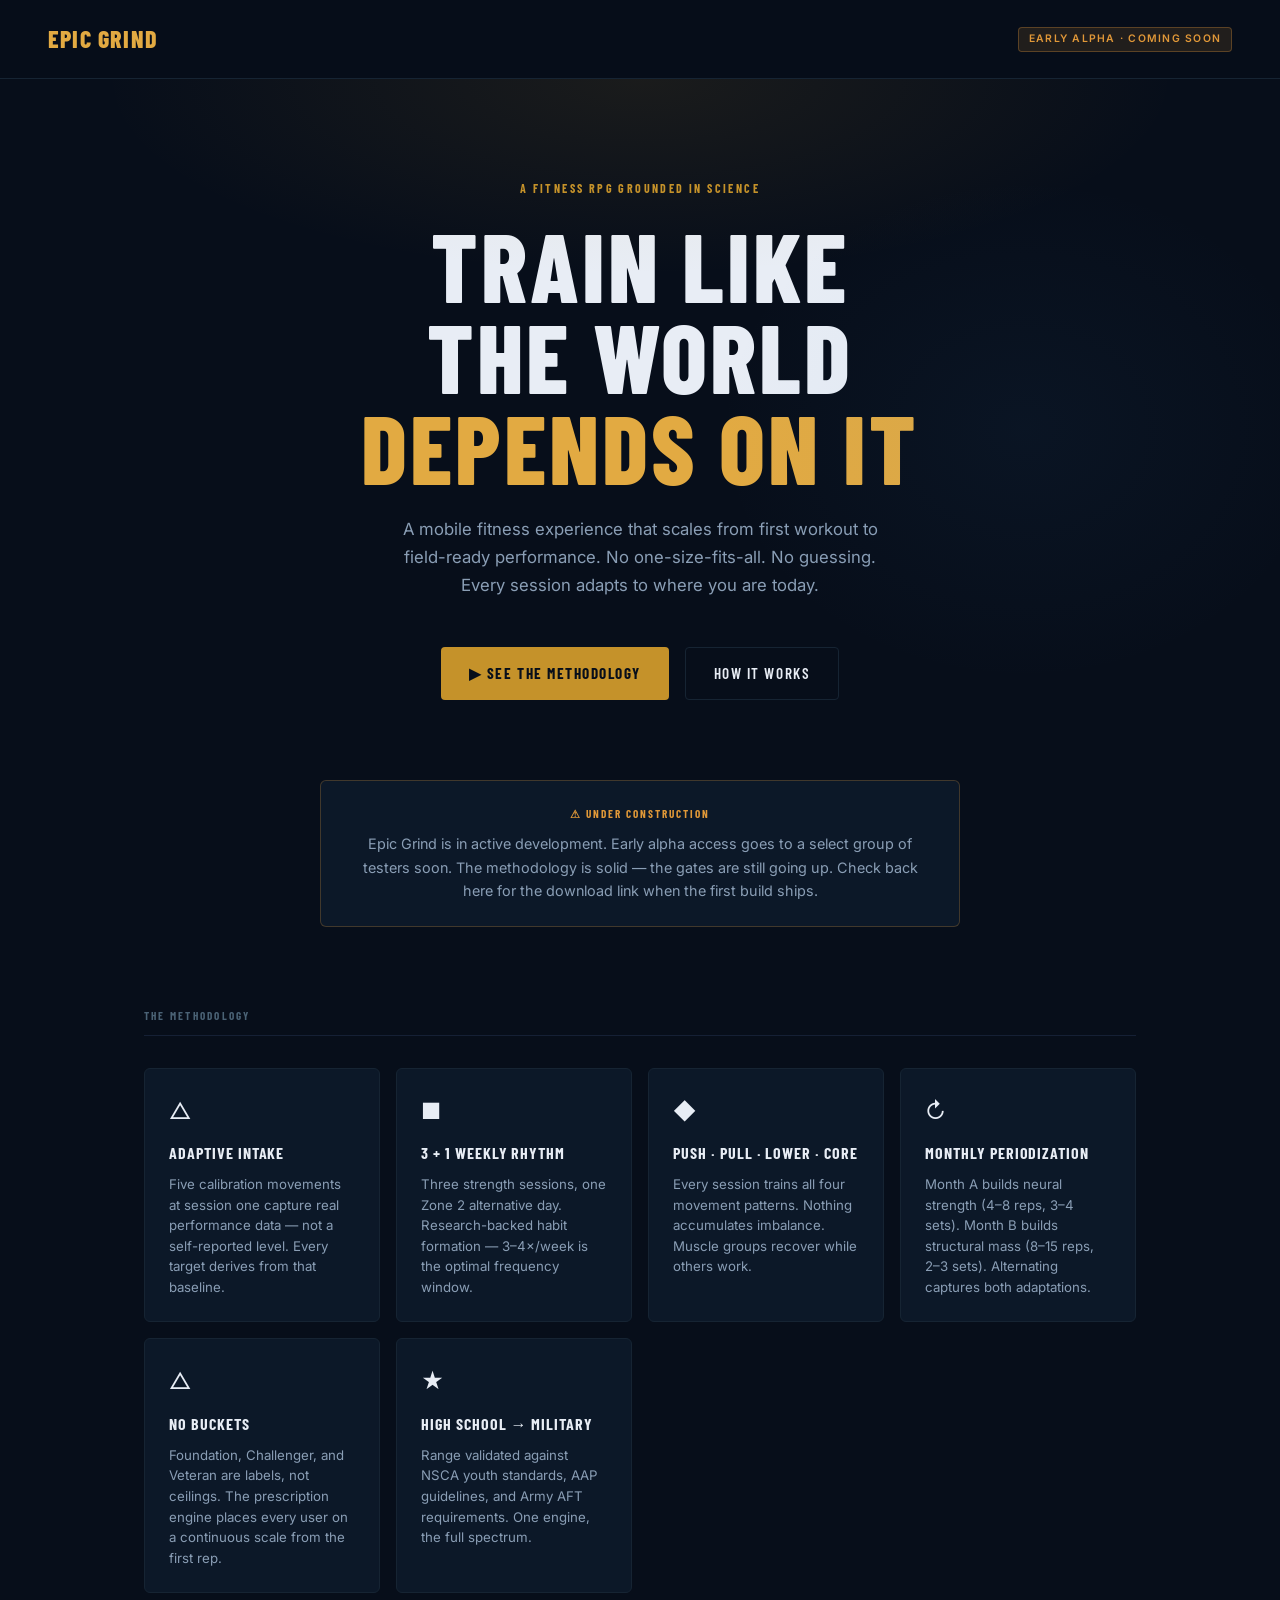
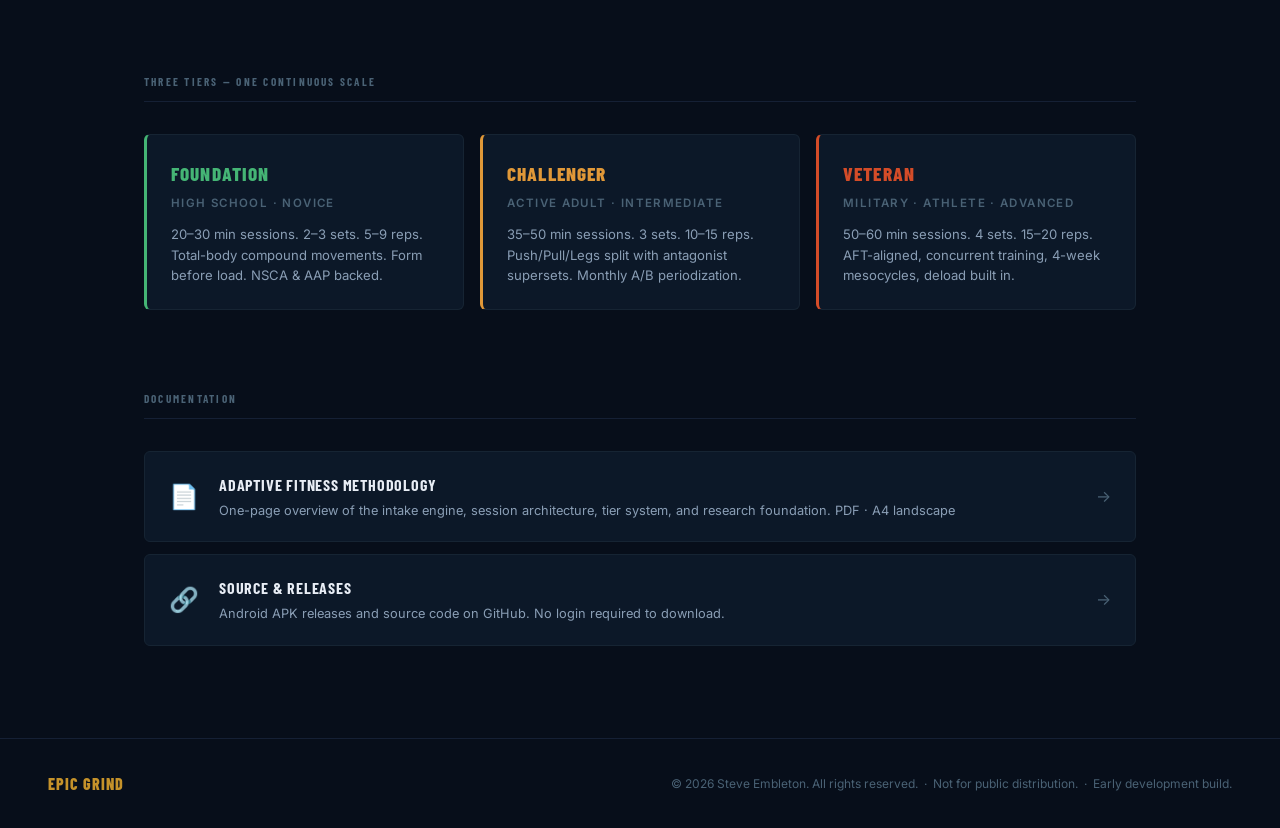
==== index.html @ bad0721e "Initial landing page with methodology PDF Co-authored-by: Cursor <cursoragent@cursor.com>" ====
<!DOCTYPE html>
<html lang="en">
<head>
<meta charset="UTF-8">
<meta name="viewport" content="width=device-width, initial-scale=1.0">
<title>Epic Grind — Train Like the World Depends On It</title>
<link rel="preconnect" href="https://fonts.googleapis.com">
<link rel="preconnect" href="https://fonts.gstatic.com" crossorigin>
<link href="https://fonts.googleapis.com/css2?family=Barlow+Condensed:wght@400;600;700;800&family=Inter:ital,wght@0,300;0,400;0,500;1,400&display=swap" rel="stylesheet">
<style>
  *, *::before, *::after { box-sizing: border-box; margin: 0; padding: 0; }

  :root {
    --bg:      #070E1A;
    --card:    #0C1828;
    --card2:   #101F30;
    --border:  #162433;
    --gold:    #C5922A;
    --gold-l:  #E2AA42;
    --blue-l:  #5A9FD8;
    --green-l: #45B575;
    --amber-l: #E09838;
    --red-l:   #D44C28;
    --t1:      #E8EDF5;
    --t2:      #8A9EB5;
    --t3:      #4A6275;
    --rule:    #152035;
  }

  html, body {
    background: var(--bg);
    color: var(--t1);
    font-family: 'Inter', 'Helvetica Neue', Arial, sans-serif;
    font-size: 16px;
    line-height: 1.6;
    min-height: 100vh;
  }

  /* ── NAV ──────────────────────────────────────────────── */
  nav {
    display: flex;
    align-items: center;
    justify-content: space-between;
    padding: 20px 48px;
    border-bottom: 1px solid var(--border);
    position: sticky;
    top: 0;
    background: rgba(7, 14, 26, 0.92);
    backdrop-filter: blur(8px);
    z-index: 100;
  }

  .nav-brand {
    font-family: 'Barlow Condensed', sans-serif;
    font-weight: 800;
    font-size: 1.5rem;
    letter-spacing: 0.05em;
    text-transform: uppercase;
    color: var(--gold-l);
  }

  .nav-badge {
    font-size: 0.65rem;
    font-weight: 600;
    letter-spacing: 0.12em;
    text-transform: uppercase;
    color: var(--amber-l);
    background: rgba(224, 152, 56, 0.12);
    border: 1px solid rgba(224, 152, 56, 0.3);
    border-radius: 4px;
    padding: 3px 10px;
  }

  /* ── HERO ──────────────────────────────────────────────── */
  .hero {
    display: flex;
    flex-direction: column;
    align-items: center;
    text-align: center;
    padding: 100px 24px 80px;
    position: relative;
    overflow: hidden;
  }

  .hero::before {
    content: '';
    position: absolute;
    inset: 0;
    background:
      radial-gradient(ellipse 60% 40% at 50% 0%, rgba(197, 146, 42, 0.10) 0%, transparent 70%),
      radial-gradient(ellipse 40% 60% at 80% 50%, rgba(58, 126, 192, 0.06) 0%, transparent 60%);
    pointer-events: none;
  }

  .hero-eyebrow {
    font-family: 'Barlow Condensed', sans-serif;
    font-weight: 700;
    font-size: 0.75rem;
    letter-spacing: 0.2em;
    text-transform: uppercase;
    color: var(--gold);
    margin-bottom: 20px;
  }

  .hero-title {
    font-family: 'Barlow Condensed', sans-serif;
    font-weight: 800;
    font-size: clamp(3rem, 8vw, 6rem);
    letter-spacing: 0.03em;
    text-transform: uppercase;
    line-height: 0.95;
    color: var(--t1);
    margin-bottom: 24px;
  }

  .hero-title em {
    color: var(--gold-l);
    font-style: normal;
  }

  .hero-sub {
    max-width: 520px;
    font-size: 1.05rem;
    color: var(--t2);
    margin-bottom: 48px;
    line-height: 1.65;
  }

  .cta-row {
    display: flex;
    gap: 16px;
    flex-wrap: wrap;
    justify-content: center;
  }

  .btn-primary {
    display: inline-flex;
    align-items: center;
    gap: 8px;
    background: var(--gold);
    color: #070E1A;
    font-family: 'Barlow Condensed', sans-serif;
    font-weight: 700;
    font-size: 0.95rem;
    letter-spacing: 0.1em;
    text-transform: uppercase;
    padding: 14px 28px;
    border-radius: 4px;
    text-decoration: none;
    transition: background 0.2s;
  }
  .btn-primary:hover { background: var(--gold-l); }

  .btn-secondary {
    display: inline-flex;
    align-items: center;
    gap: 8px;
    background: transparent;
    color: var(--t1);
    font-family: 'Barlow Condensed', sans-serif;
    font-weight: 600;
    font-size: 0.95rem;
    letter-spacing: 0.1em;
    text-transform: uppercase;
    padding: 13px 28px;
    border-radius: 4px;
    border: 1px solid var(--border);
    text-decoration: none;
    transition: border-color 0.2s, color 0.2s;
  }
  .btn-secondary:hover { border-color: var(--t3); color: var(--gold-l); }

  /* ── CONSTRUCTION BANNER ──────────────────────────────── */
  .construction {
    margin: 0 auto 80px;
    max-width: 640px;
    background: var(--card);
    border: 1px solid rgba(224, 152, 56, 0.25);
    border-radius: 6px;
    padding: 24px 32px;
    text-align: center;
  }

  .construction-label {
    font-family: 'Barlow Condensed', sans-serif;
    font-weight: 700;
    font-size: 0.7rem;
    letter-spacing: 0.18em;
    text-transform: uppercase;
    color: var(--amber-l);
    margin-bottom: 10px;
  }

  .construction p {
    font-size: 0.9rem;
    color: var(--t2);
    line-height: 1.6;
  }

  /* ── PILLARS ──────────────────────────────────────────── */
  .section {
    max-width: 1040px;
    margin: 0 auto;
    padding: 0 24px 80px;
  }

  .section-head {
    font-family: 'Barlow Condensed', sans-serif;
    font-weight: 700;
    font-size: 0.7rem;
    letter-spacing: 0.2em;
    text-transform: uppercase;
    color: var(--t3);
    margin-bottom: 32px;
    border-bottom: 1px solid var(--rule);
    padding-bottom: 10px;
  }

  .pillars {
    display: grid;
    grid-template-columns: repeat(auto-fit, minmax(220px, 1fr));
    gap: 16px;
  }

  .pillar {
    background: var(--card);
    border: 1px solid var(--border);
    border-radius: 6px;
    padding: 24px;
  }

  .pillar-icon {
    font-size: 1.4rem;
    margin-bottom: 12px;
  }

  .pillar-title {
    font-family: 'Barlow Condensed', sans-serif;
    font-weight: 700;
    font-size: 1rem;
    letter-spacing: 0.06em;
    text-transform: uppercase;
    color: var(--t1);
    margin-bottom: 8px;
  }

  .pillar p {
    font-size: 0.83rem;
    color: var(--t2);
    line-height: 1.55;
  }

  /* ── TIERS ──────────────────────────────────────────────── */
  .tiers {
    display: grid;
    grid-template-columns: repeat(3, 1fr);
    gap: 16px;
  }

  @media (max-width: 640px) {
    .tiers { grid-template-columns: 1fr; }
  }

  .tier {
    background: var(--card);
    border: 1px solid var(--border);
    border-radius: 6px;
    padding: 24px;
  }

  .tier-name {
    font-family: 'Barlow Condensed', sans-serif;
    font-weight: 800;
    font-size: 1.2rem;
    letter-spacing: 0.06em;
    text-transform: uppercase;
    margin-bottom: 4px;
  }

  .tier-subtitle {
    font-size: 0.72rem;
    font-weight: 600;
    letter-spacing: 0.12em;
    text-transform: uppercase;
    color: var(--t3);
    margin-bottom: 12px;
  }

  .tier p {
    font-size: 0.82rem;
    color: var(--t2);
    line-height: 1.55;
  }

  .tier-f { border-left: 3px solid var(--green-l); }
  .tier-f .tier-name { color: var(--green-l); }
  .tier-c { border-left: 3px solid var(--amber-l); }
  .tier-c .tier-name { color: var(--amber-l); }
  .tier-v { border-left: 3px solid var(--red-l); }
  .tier-v .tier-name { color: var(--red-l); }

  /* ── DOCS ──────────────────────────────────────────────── */
  .doc-card {
    display: flex;
    align-items: center;
    gap: 20px;
    background: var(--card);
    border: 1px solid var(--border);
    border-radius: 6px;
    padding: 20px 24px;
    text-decoration: none;
    transition: border-color 0.2s;
    margin-bottom: 12px;
  }

  .doc-card:hover { border-color: var(--gold); }

  .doc-icon {
    font-size: 1.5rem;
    flex-shrink: 0;
  }

  .doc-title {
    font-family: 'Barlow Condensed', sans-serif;
    font-weight: 700;
    font-size: 1rem;
    letter-spacing: 0.05em;
    text-transform: uppercase;
    color: var(--t1);
    margin-bottom: 3px;
  }

  .doc-desc {
    font-size: 0.8rem;
    color: var(--t2);
  }

  .doc-arrow {
    margin-left: auto;
    color: var(--t3);
    font-size: 1rem;
    flex-shrink: 0;
  }

  /* ── FOOTER ──────────────────────────────────────────────── */
  footer {
    border-top: 1px solid var(--rule);
    padding: 32px 48px;
    display: flex;
    align-items: center;
    justify-content: space-between;
    flex-wrap: wrap;
    gap: 12px;
  }

  footer .brand {
    font-family: 'Barlow Condensed', sans-serif;
    font-weight: 800;
    font-size: 1rem;
    letter-spacing: 0.06em;
    text-transform: uppercase;
    color: var(--gold);
  }

  footer p {
    font-size: 0.75rem;
    color: var(--t3);
  }

  /* ── RESPONSIVE ──────────────────────────────────────────── */
  @media (max-width: 768px) {
    nav { padding: 16px 20px; }
    .hero { padding: 64px 20px 56px; }
    footer { padding: 24px 20px; }
    .section { padding-left: 20px; padding-right: 20px; }
  }
</style>
</head>
<body>

<nav>
  <span class="nav-brand">Epic Grind</span>
  <span class="nav-badge">Early Alpha · Coming Soon</span>
</nav>

<section class="hero">
  <div class="hero-eyebrow">A fitness RPG grounded in science</div>
  <h1 class="hero-title">Train Like<br>The World<br><em>Depends On It</em></h1>
  <p class="hero-sub">
    A mobile fitness experience that scales from first workout to field-ready performance.
    No one-size-fits-all. No guessing. Every session adapts to where you are today.
  </p>
  <div class="cta-row">
    <a href="#methodology" class="btn-primary">&#9654; See the Methodology</a>
    <a href="#tiers" class="btn-secondary">How It Works</a>
  </div>
</section>

<div style="max-width:1040px; margin:0 auto; padding: 0 24px;">
  <div class="construction">
    <div class="construction-label">&#9888; Under Construction</div>
    <p>
      Epic Grind is in active development. Early alpha access goes to a select group of testers soon.
      The methodology is solid — the gates are still going up. Check back here for the download link
      when the first build ships.
    </p>
  </div>
</div>

<section class="section" id="methodology">
  <div class="section-head">The Methodology</div>
  <div class="pillars">
    <div class="pillar">
      <div class="pillar-icon">&#9651;</div>
      <div class="pillar-title">Adaptive Intake</div>
      <p>Five calibration movements at session one capture real performance data — not a self-reported level. Every target derives from that baseline.</p>
    </div>
    <div class="pillar">
      <div class="pillar-icon">&#9632;</div>
      <div class="pillar-title">3 + 1 Weekly Rhythm</div>
      <p>Three strength sessions, one Zone 2 alternative day. Research-backed habit formation — 3–4×/week is the optimal frequency window.</p>
    </div>
    <div class="pillar">
      <div class="pillar-icon">&#9670;</div>
      <div class="pillar-title">Push · Pull · Lower · Core</div>
      <p>Every session trains all four movement patterns. Nothing accumulates imbalance. Muscle groups recover while others work.</p>
    </div>
    <div class="pillar">
      <div class="pillar-icon">&#8635;</div>
      <div class="pillar-title">Monthly Periodization</div>
      <p>Month A builds neural strength (4–8 reps, 3–4 sets). Month B builds structural mass (8–15 reps, 2–3 sets). Alternating captures both adaptations.</p>
    </div>
    <div class="pillar">
      <div class="pillar-icon">&#9651;</div>
      <div class="pillar-title">No Buckets</div>
      <p>Foundation, Challenger, and Veteran are labels, not ceilings. The prescription engine places every user on a continuous scale from the first rep.</p>
    </div>
    <div class="pillar">
      <div class="pillar-icon">&#9733;</div>
      <div class="pillar-title">High School → Military</div>
      <p>Range validated against NSCA youth standards, AAP guidelines, and Army AFT requirements. One engine, the full spectrum.</p>
    </div>
  </div>
</section>

<section class="section" id="tiers">
  <div class="section-head">Three Tiers — One Continuous Scale</div>
  <div class="tiers">
    <div class="tier tier-f">
      <div class="tier-name">Foundation</div>
      <div class="tier-subtitle">High School · Novice</div>
      <p>20–30 min sessions. 2–3 sets. 5–9 reps. Total-body compound movements. Form before load. NSCA & AAP backed.</p>
    </div>
    <div class="tier tier-c">
      <div class="tier-name">Challenger</div>
      <div class="tier-subtitle">Active Adult · Intermediate</div>
      <p>35–50 min sessions. 3 sets. 10–15 reps. Push/Pull/Legs split with antagonist supersets. Monthly A/B periodization.</p>
    </div>
    <div class="tier tier-v">
      <div class="tier-name">Veteran</div>
      <div class="tier-subtitle">Military · Athlete · Advanced</div>
      <p>50–60 min sessions. 4 sets. 15–20 reps. AFT-aligned, concurrent training, 4-week mesocycles, deload built in.</p>
    </div>
  </div>
</section>

<section class="section" id="docs">
  <div class="section-head">Documentation</div>

  <a class="doc-card" href="docs/fitness-methodology-r1.pdf" target="_blank">
    <span class="doc-icon">&#128196;</span>
    <div>
      <div class="doc-title">Adaptive Fitness Methodology</div>
      <div class="doc-desc">One-page overview of the intake engine, session architecture, tier system, and research foundation. PDF · A4 landscape</div>
    </div>
    <span class="doc-arrow">&#8594;</span>
  </a>

  <a class="doc-card" href="https://github.com/stembl/epic-grind-web" target="_blank">
    <span class="doc-icon">&#128279;</span>
    <div>
      <div class="doc-title">Source & Releases</div>
      <div class="doc-desc">Android APK releases and source code on GitHub. No login required to download.</div>
    </div>
    <span class="doc-arrow">&#8594;</span>
  </a>
</section>

<footer>
  <span class="brand">Epic Grind</span>
  <p>© 2026 Steve Embleton. All rights reserved. &nbsp;·&nbsp; Not for public distribution. &nbsp;·&nbsp; Early development build.</p>
</footer>

</body>
</html>
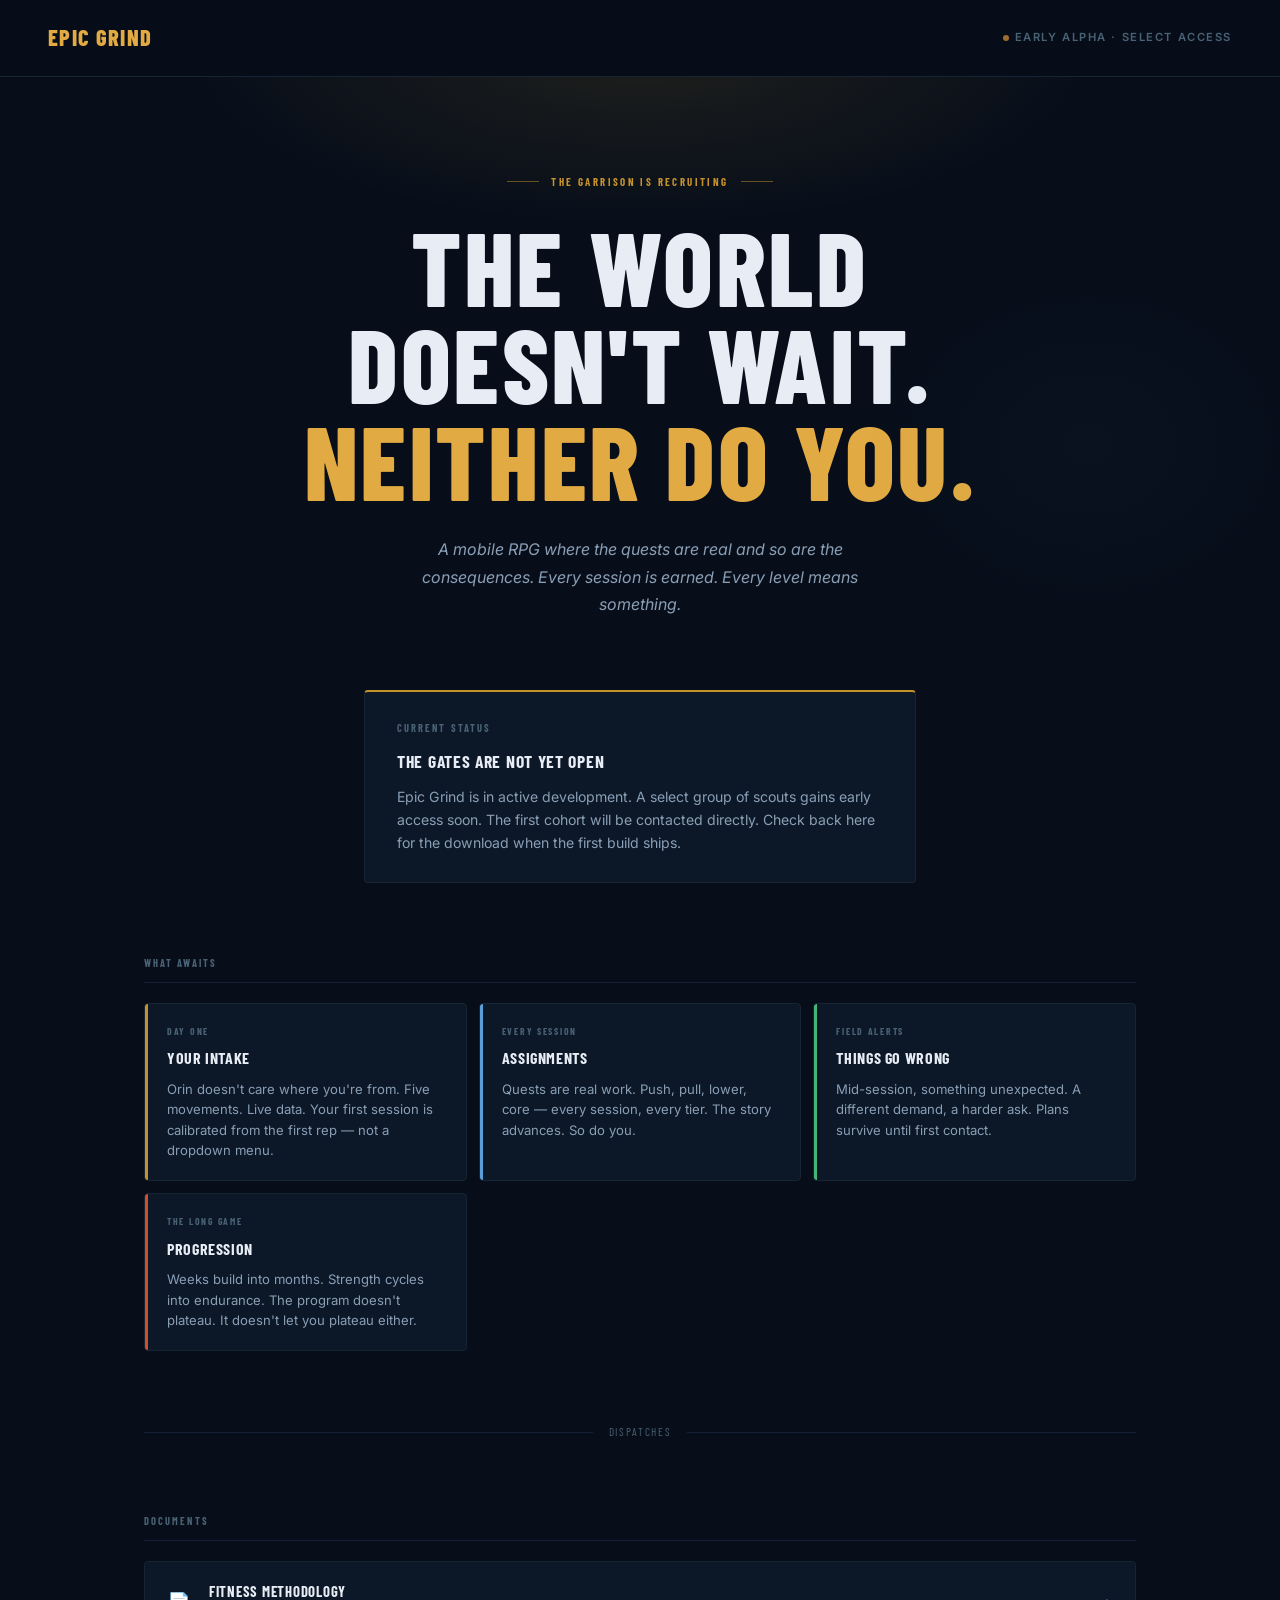
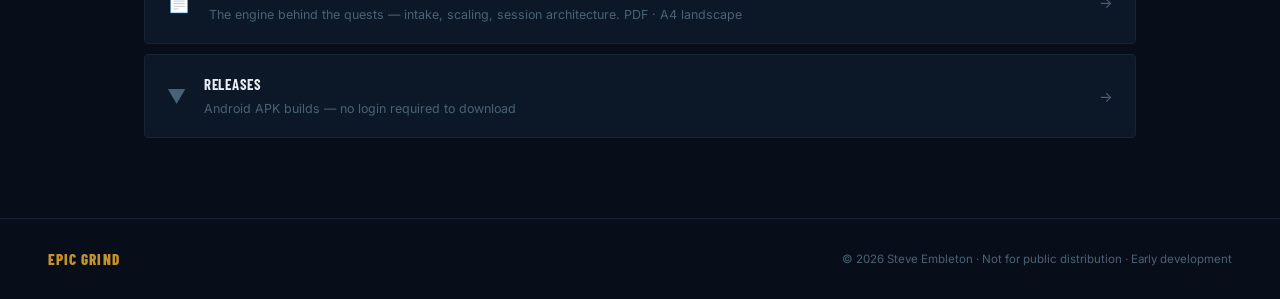
==== commit 91d58b90: "Rewrite landing page in app voice and format Co-authored-by: Cursor <cursoragent@cursor.com>" ====
--- a/index.html
+++ b/index.html
@@ -3,7 +3,7 @@
 <head>
 <meta charset="UTF-8">
 <meta name="viewport" content="width=device-width, initial-scale=1.0">
-<title>Epic Grind — Train Like the World Depends On It</title>
+<title>Epic Grind</title>
 <link rel="preconnect" href="https://fonts.googleapis.com">
 <link rel="preconnect" href="https://fonts.gstatic.com" crossorigin>
 <link href="https://fonts.googleapis.com/css2?family=Barlow+Condensed:wght@400;600;700;800&family=Inter:ital,wght@0,300;0,400;0,500;1,400&display=swap" rel="stylesheet">
@@ -36,7 +36,7 @@
     min-height: 100vh;
   }
 
-  /* ── NAV ──────────────────────────────────────────────── */
+  /* ── NAV ─────────────────────────────────────────── */
   nav {
     display: flex;
     align-items: center;
@@ -45,39 +45,46 @@
     border-bottom: 1px solid var(--border);
     position: sticky;
     top: 0;
-    background: rgba(7, 14, 26, 0.92);
-    backdrop-filter: blur(8px);
+    background: rgba(7, 14, 26, 0.94);
+    backdrop-filter: blur(10px);
     z-index: 100;
   }
 
   .nav-brand {
     font-family: 'Barlow Condensed', sans-serif;
     font-weight: 800;
-    font-size: 1.5rem;
-    letter-spacing: 0.05em;
+    font-size: 1.4rem;
+    letter-spacing: 0.06em;
     text-transform: uppercase;
     color: var(--gold-l);
   }
 
-  .nav-badge {
-    font-size: 0.65rem;
+  .nav-status {
+    display: flex;
+    align-items: center;
+    gap: 6px;
+    font-size: 0.7rem;
     font-weight: 600;
-    letter-spacing: 0.12em;
-    text-transform: uppercase;
-    color: var(--amber-l);
-    background: rgba(224, 152, 56, 0.12);
-    border: 1px solid rgba(224, 152, 56, 0.3);
-    border-radius: 4px;
-    padding: 3px 10px;
-  }
-
-  /* ── HERO ──────────────────────────────────────────────── */
+    letter-spacing: 0.14em;
+    text-transform: uppercase;
+    color: var(--t3);
+  }
+
+  .status-dot {
+    width: 6px;
+    height: 6px;
+    border-radius: 50%;
+    background: var(--amber-l);
+    opacity: 0.7;
+  }
+
+  /* ── HERO ─────────────────────────────────────────── */
   .hero {
     display: flex;
     flex-direction: column;
     align-items: center;
     text-align: center;
-    padding: 100px 24px 80px;
+    padding: 96px 24px 72px;
     position: relative;
     overflow: hidden;
   }
@@ -87,30 +94,43 @@
     position: absolute;
     inset: 0;
     background:
-      radial-gradient(ellipse 60% 40% at 50% 0%, rgba(197, 146, 42, 0.10) 0%, transparent 70%),
-      radial-gradient(ellipse 40% 60% at 80% 50%, rgba(58, 126, 192, 0.06) 0%, transparent 60%);
+      radial-gradient(ellipse 55% 45% at 50% -5%, rgba(197, 146, 42, 0.13) 0%, transparent 65%),
+      radial-gradient(ellipse 30% 50% at 85% 60%, rgba(58, 90, 140, 0.05) 0%, transparent 60%);
     pointer-events: none;
   }
 
+  .hero-rule {
+    display: flex;
+    align-items: center;
+    gap: 12px;
+    margin-bottom: 28px;
+  }
+
+  .hero-rule-line {
+    width: 32px;
+    height: 1px;
+    background: var(--gold);
+    opacity: 0.5;
+  }
+
   .hero-eyebrow {
     font-family: 'Barlow Condensed', sans-serif;
     font-weight: 700;
-    font-size: 0.75rem;
-    letter-spacing: 0.2em;
+    font-size: 0.68rem;
+    letter-spacing: 0.22em;
     text-transform: uppercase;
     color: var(--gold);
-    margin-bottom: 20px;
   }
 
   .hero-title {
     font-family: 'Barlow Condensed', sans-serif;
     font-weight: 800;
-    font-size: clamp(3rem, 8vw, 6rem);
-    letter-spacing: 0.03em;
-    text-transform: uppercase;
-    line-height: 0.95;
+    font-size: clamp(3.2rem, 9vw, 6.5rem);
+    letter-spacing: 0.025em;
+    text-transform: uppercase;
+    line-height: 0.93;
     color: var(--t1);
-    margin-bottom: 24px;
+    margin-bottom: 28px;
   }
 
   .hero-title em {
@@ -119,260 +139,231 @@
   }
 
   .hero-sub {
-    max-width: 520px;
-    font-size: 1.05rem;
+    max-width: 480px;
+    font-size: 1rem;
     color: var(--t2);
-    margin-bottom: 48px;
+    line-height: 1.7;
+    font-style: italic;
+  }
+
+  /* ── GATE CARD ─────────────────────────────────────── */
+  .gate-wrap {
+    max-width: 600px;
+    margin: 0 auto 72px;
+    padding: 0 24px;
+  }
+
+  .gate-card {
+    background: var(--card);
+    border: 1px solid var(--border);
+    border-top: 2px solid var(--gold);
+    border-radius: 4px;
+    padding: 28px 32px;
+  }
+
+  .gate-label {
+    font-family: 'Barlow Condensed', sans-serif;
+    font-weight: 700;
+    font-size: 0.65rem;
+    letter-spacing: 0.2em;
+    text-transform: uppercase;
+    color: var(--t3);
+    margin-bottom: 10px;
+  }
+
+  .gate-title {
+    font-family: 'Barlow Condensed', sans-serif;
+    font-weight: 700;
+    font-size: 1.1rem;
+    letter-spacing: 0.04em;
+    text-transform: uppercase;
+    color: var(--t1);
+    margin-bottom: 10px;
+  }
+
+  .gate-card p {
+    font-size: 0.88rem;
+    color: var(--t2);
     line-height: 1.65;
   }
 
-  .cta-row {
-    display: flex;
-    gap: 16px;
-    flex-wrap: wrap;
-    justify-content: center;
-  }
-
-  .btn-primary {
-    display: inline-flex;
-    align-items: center;
-    gap: 8px;
-    background: var(--gold);
-    color: #070E1A;
-    font-family: 'Barlow Condensed', sans-serif;
-    font-weight: 700;
-    font-size: 0.95rem;
-    letter-spacing: 0.1em;
-    text-transform: uppercase;
-    padding: 14px 28px;
-    border-radius: 4px;
-    text-decoration: none;
-    transition: background 0.2s;
-  }
-  .btn-primary:hover { background: var(--gold-l); }
-
-  .btn-secondary {
-    display: inline-flex;
-    align-items: center;
-    gap: 8px;
-    background: transparent;
-    color: var(--t1);
-    font-family: 'Barlow Condensed', sans-serif;
-    font-weight: 600;
-    font-size: 0.95rem;
-    letter-spacing: 0.1em;
-    text-transform: uppercase;
-    padding: 13px 28px;
-    border-radius: 4px;
-    border: 1px solid var(--border);
-    text-decoration: none;
-    transition: border-color 0.2s, color 0.2s;
-  }
-  .btn-secondary:hover { border-color: var(--t3); color: var(--gold-l); }
-
-  /* ── CONSTRUCTION BANNER ──────────────────────────────── */
-  .construction {
-    margin: 0 auto 80px;
-    max-width: 640px;
-    background: var(--card);
-    border: 1px solid rgba(224, 152, 56, 0.25);
-    border-radius: 6px;
-    padding: 24px 32px;
-    text-align: center;
-  }
-
-  .construction-label {
-    font-family: 'Barlow Condensed', sans-serif;
-    font-weight: 700;
-    font-size: 0.7rem;
-    letter-spacing: 0.18em;
-    text-transform: uppercase;
-    color: var(--amber-l);
-    margin-bottom: 10px;
-  }
-
-  .construction p {
-    font-size: 0.9rem;
-    color: var(--t2);
-    line-height: 1.6;
-  }
-
-  /* ── PILLARS ──────────────────────────────────────────── */
+  /* ── QUEST CARDS ───────────────────────────────────── */
   .section {
     max-width: 1040px;
     margin: 0 auto;
-    padding: 0 24px 80px;
-  }
-
-  .section-head {
-    font-family: 'Barlow Condensed', sans-serif;
-    font-weight: 700;
-    font-size: 0.7rem;
+    padding: 0 24px 72px;
+  }
+
+  .section-label {
+    font-family: 'Barlow Condensed', sans-serif;
+    font-weight: 700;
+    font-size: 0.65rem;
     letter-spacing: 0.2em;
     text-transform: uppercase;
     color: var(--t3);
-    margin-bottom: 32px;
+    margin-bottom: 20px;
+    padding-bottom: 10px;
     border-bottom: 1px solid var(--rule);
-    padding-bottom: 10px;
-  }
-
-  .pillars {
+  }
+
+  .quest-grid {
     display: grid;
-    grid-template-columns: repeat(auto-fit, minmax(220px, 1fr));
-    gap: 16px;
-  }
-
-  .pillar {
+    grid-template-columns: repeat(auto-fit, minmax(260px, 1fr));
+    gap: 12px;
+  }
+
+  .quest-card {
     background: var(--card);
     border: 1px solid var(--border);
-    border-radius: 6px;
-    padding: 24px;
-  }
-
-  .pillar-icon {
-    font-size: 1.4rem;
-    margin-bottom: 12px;
-  }
-
-  .pillar-title {
+    border-radius: 4px;
+    padding: 20px 22px;
+    position: relative;
+    overflow: hidden;
+  }
+
+  .quest-card::before {
+    content: '';
+    position: absolute;
+    left: 0; top: 0; bottom: 0;
+    width: 3px;
+    background: var(--gold);
+  }
+
+  .quest-card.blue::before  { background: var(--blue-l); }
+  .quest-card.green::before { background: var(--green-l); }
+  .quest-card.red::before   { background: var(--red-l); }
+
+  .quest-type {
+    font-family: 'Barlow Condensed', sans-serif;
+    font-weight: 700;
+    font-size: 0.6rem;
+    letter-spacing: 0.18em;
+    text-transform: uppercase;
+    color: var(--t3);
+    margin-bottom: 6px;
+  }
+
+  .quest-name {
     font-family: 'Barlow Condensed', sans-serif;
     font-weight: 700;
     font-size: 1rem;
-    letter-spacing: 0.06em;
+    letter-spacing: 0.04em;
     text-transform: uppercase;
     color: var(--t1);
     margin-bottom: 8px;
   }
 
-  .pillar p {
-    font-size: 0.83rem;
-    color: var(--t2);
-    line-height: 1.55;
-  }
-
-  /* ── TIERS ──────────────────────────────────────────────── */
-  .tiers {
-    display: grid;
-    grid-template-columns: repeat(3, 1fr);
-    gap: 16px;
-  }
-
-  @media (max-width: 640px) {
-    .tiers { grid-template-columns: 1fr; }
-  }
-
-  .tier {
-    background: var(--card);
-    border: 1px solid var(--border);
-    border-radius: 6px;
-    padding: 24px;
-  }
-
-  .tier-name {
-    font-family: 'Barlow Condensed', sans-serif;
-    font-weight: 800;
-    font-size: 1.2rem;
-    letter-spacing: 0.06em;
-    text-transform: uppercase;
-    margin-bottom: 4px;
-  }
-
-  .tier-subtitle {
-    font-size: 0.72rem;
-    font-weight: 600;
-    letter-spacing: 0.12em;
-    text-transform: uppercase;
-    color: var(--t3);
-    margin-bottom: 12px;
-  }
-
-  .tier p {
+  .quest-card p {
     font-size: 0.82rem;
     color: var(--t2);
     line-height: 1.55;
   }
 
-  .tier-f { border-left: 3px solid var(--green-l); }
-  .tier-f .tier-name { color: var(--green-l); }
-  .tier-c { border-left: 3px solid var(--amber-l); }
-  .tier-c .tier-name { color: var(--amber-l); }
-  .tier-v { border-left: 3px solid var(--red-l); }
-  .tier-v .tier-name { color: var(--red-l); }
-
-  /* ── DOCS ──────────────────────────────────────────────── */
+  /* ── DOC ROW ───────────────────────────────────────── */
+  .doc-row {
+    display: flex;
+    flex-direction: column;
+    gap: 10px;
+  }
+
   .doc-card {
     display: flex;
     align-items: center;
-    gap: 20px;
+    gap: 18px;
     background: var(--card);
     border: 1px solid var(--border);
-    border-radius: 6px;
-    padding: 20px 24px;
+    border-radius: 4px;
+    padding: 18px 22px;
     text-decoration: none;
     transition: border-color 0.2s;
-    margin-bottom: 12px;
   }
 
   .doc-card:hover { border-color: var(--gold); }
 
   .doc-icon {
-    font-size: 1.5rem;
+    font-size: 1.2rem;
     flex-shrink: 0;
+    color: var(--t3);
   }
 
   .doc-title {
     font-family: 'Barlow Condensed', sans-serif;
     font-weight: 700;
-    font-size: 1rem;
+    font-size: 0.92rem;
     letter-spacing: 0.05em;
     text-transform: uppercase;
     color: var(--t1);
-    margin-bottom: 3px;
+    margin-bottom: 2px;
   }
 
   .doc-desc {
-    font-size: 0.8rem;
-    color: var(--t2);
+    font-size: 0.78rem;
+    color: var(--t3);
   }
 
   .doc-arrow {
     margin-left: auto;
     color: var(--t3);
-    font-size: 1rem;
+    font-size: 0.9rem;
     flex-shrink: 0;
-  }
-
-  /* ── FOOTER ──────────────────────────────────────────────── */
+    transition: color 0.2s;
+  }
+
+  .doc-card:hover .doc-arrow { color: var(--gold-l); }
+
+  /* ── DIVIDER ───────────────────────────────────────── */
+  .divider {
+    max-width: 1040px;
+    margin: 0 auto 72px;
+    padding: 0 24px;
+    display: flex;
+    align-items: center;
+    gap: 16px;
+    color: var(--t3);
+    font-size: 0.7rem;
+    font-family: 'Barlow Condensed', sans-serif;
+    letter-spacing: 0.15em;
+    text-transform: uppercase;
+  }
+
+  .divider::before, .divider::after {
+    content: '';
+    flex: 1;
+    height: 1px;
+    background: var(--rule);
+  }
+
+  /* ── FOOTER ────────────────────────────────────────── */
   footer {
     border-top: 1px solid var(--rule);
-    padding: 32px 48px;
+    padding: 28px 48px;
     display: flex;
     align-items: center;
     justify-content: space-between;
     flex-wrap: wrap;
-    gap: 12px;
-  }
-
-  footer .brand {
+    gap: 10px;
+  }
+
+  .footer-brand {
     font-family: 'Barlow Condensed', sans-serif;
     font-weight: 800;
-    font-size: 1rem;
-    letter-spacing: 0.06em;
+    font-size: 0.95rem;
+    letter-spacing: 0.07em;
     text-transform: uppercase;
     color: var(--gold);
   }
 
   footer p {
-    font-size: 0.75rem;
-    color: var(--t3);
-  }
-
-  /* ── RESPONSIVE ──────────────────────────────────────────── */
+    font-size: 0.72rem;
+    color: var(--t3);
+  }
+
+  /* ── RESPONSIVE ────────────────────────────────────── */
   @media (max-width: 768px) {
     nav { padding: 16px 20px; }
-    .hero { padding: 64px 20px 56px; }
+    .hero { padding: 60px 20px 52px; }
+    .section, .gate-wrap { padding-left: 20px; padding-right: 20px; }
     footer { padding: 24px 20px; }
-    .section { padding-left: 20px; padding-right: 20px; }
   }
 </style>
 </head>
@@ -380,115 +371,106 @@
 
 <nav>
   <span class="nav-brand">Epic Grind</span>
-  <span class="nav-badge">Early Alpha · Coming Soon</span>
+  <div class="nav-status">
+    <span class="status-dot"></span>
+    Early Alpha · Select Access
+  </div>
 </nav>
 
 <section class="hero">
-  <div class="hero-eyebrow">A fitness RPG grounded in science</div>
-  <h1 class="hero-title">Train Like<br>The World<br><em>Depends On It</em></h1>
+  <div class="hero-rule">
+    <span class="hero-rule-line"></span>
+    <span class="hero-eyebrow">The garrison is recruiting</span>
+    <span class="hero-rule-line"></span>
+  </div>
+  <h1 class="hero-title">The World<br>Doesn't Wait.<br><em>Neither Do You.</em></h1>
   <p class="hero-sub">
-    A mobile fitness experience that scales from first workout to field-ready performance.
-    No one-size-fits-all. No guessing. Every session adapts to where you are today.
+    A mobile RPG where the quests are real and so are the consequences.
+    Every session is earned. Every level means something.
   </p>
-  <div class="cta-row">
-    <a href="#methodology" class="btn-primary">&#9654; See the Methodology</a>
-    <a href="#tiers" class="btn-secondary">How It Works</a>
-  </div>
 </section>
 
-<div style="max-width:1040px; margin:0 auto; padding: 0 24px;">
-  <div class="construction">
-    <div class="construction-label">&#9888; Under Construction</div>
+<div class="gate-wrap">
+  <div class="gate-card">
+    <div class="gate-label">Current Status</div>
+    <div class="gate-title">The Gates Are Not Yet Open</div>
     <p>
-      Epic Grind is in active development. Early alpha access goes to a select group of testers soon.
-      The methodology is solid — the gates are still going up. Check back here for the download link
-      when the first build ships.
+      Epic Grind is in active development. A select group of scouts gains early access soon.
+      The first cohort will be contacted directly. Check back here for the download when the first build ships.
     </p>
   </div>
 </div>
 
-<section class="section" id="methodology">
-  <div class="section-head">The Methodology</div>
-  <div class="pillars">
-    <div class="pillar">
-      <div class="pillar-icon">&#9651;</div>
-      <div class="pillar-title">Adaptive Intake</div>
-      <p>Five calibration movements at session one capture real performance data — not a self-reported level. Every target derives from that baseline.</p>
+<section class="section">
+  <div class="section-label">What Awaits</div>
+  <div class="quest-grid">
+
+    <div class="quest-card">
+      <div class="quest-type">Day One</div>
+      <div class="quest-name">Your Intake</div>
+      <p>
+        Orin doesn't care where you're from. Five movements. Live data.
+        Your first session is calibrated from the first rep — not a dropdown menu.
+      </p>
     </div>
-    <div class="pillar">
-      <div class="pillar-icon">&#9632;</div>
-      <div class="pillar-title">3 + 1 Weekly Rhythm</div>
-      <p>Three strength sessions, one Zone 2 alternative day. Research-backed habit formation — 3–4×/week is the optimal frequency window.</p>
+
+    <div class="quest-card blue">
+      <div class="quest-type">Every Session</div>
+      <div class="quest-name">Assignments</div>
+      <p>
+        Quests are real work. Push, pull, lower, core — every session, every tier.
+        The story advances. So do you.
+      </p>
     </div>
-    <div class="pillar">
-      <div class="pillar-icon">&#9670;</div>
-      <div class="pillar-title">Push · Pull · Lower · Core</div>
-      <p>Every session trains all four movement patterns. Nothing accumulates imbalance. Muscle groups recover while others work.</p>
+
+    <div class="quest-card green">
+      <div class="quest-type">Field Alerts</div>
+      <div class="quest-name">Things Go Wrong</div>
+      <p>
+        Mid-session, something unexpected. A different demand, a harder ask.
+        Plans survive until first contact.
+      </p>
     </div>
-    <div class="pillar">
-      <div class="pillar-icon">&#8635;</div>
-      <div class="pillar-title">Monthly Periodization</div>
-      <p>Month A builds neural strength (4–8 reps, 3–4 sets). Month B builds structural mass (8–15 reps, 2–3 sets). Alternating captures both adaptations.</p>
+
+    <div class="quest-card red">
+      <div class="quest-type">The Long Game</div>
+      <div class="quest-name">Progression</div>
+      <p>
+        Weeks build into months. Strength cycles into endurance.
+        The program doesn't plateau. It doesn't let you plateau either.
+      </p>
     </div>
-    <div class="pillar">
-      <div class="pillar-icon">&#9651;</div>
-      <div class="pillar-title">No Buckets</div>
-      <p>Foundation, Challenger, and Veteran are labels, not ceilings. The prescription engine places every user on a continuous scale from the first rep.</p>
-    </div>
-    <div class="pillar">
-      <div class="pillar-icon">&#9733;</div>
-      <div class="pillar-title">High School → Military</div>
-      <p>Range validated against NSCA youth standards, AAP guidelines, and Army AFT requirements. One engine, the full spectrum.</p>
-    </div>
+
   </div>
 </section>
 
-<section class="section" id="tiers">
-  <div class="section-head">Three Tiers — One Continuous Scale</div>
-  <div class="tiers">
-    <div class="tier tier-f">
-      <div class="tier-name">Foundation</div>
-      <div class="tier-subtitle">High School · Novice</div>
-      <p>20–30 min sessions. 2–3 sets. 5–9 reps. Total-body compound movements. Form before load. NSCA & AAP backed.</p>
-    </div>
-    <div class="tier tier-c">
-      <div class="tier-name">Challenger</div>
-      <div class="tier-subtitle">Active Adult · Intermediate</div>
-      <p>35–50 min sessions. 3 sets. 10–15 reps. Push/Pull/Legs split with antagonist supersets. Monthly A/B periodization.</p>
-    </div>
-    <div class="tier tier-v">
-      <div class="tier-name">Veteran</div>
-      <div class="tier-subtitle">Military · Athlete · Advanced</div>
-      <p>50–60 min sessions. 4 sets. 15–20 reps. AFT-aligned, concurrent training, 4-week mesocycles, deload built in.</p>
-    </div>
+<div class="divider">Dispatches</div>
+
+<section class="section" style="padding-bottom: 80px;">
+  <div class="section-label">Documents</div>
+  <div class="doc-row">
+    <a class="doc-card" href="docs/fitness-methodology-r1.pdf" target="_blank">
+      <span class="doc-icon">&#128196;</span>
+      <div>
+        <div class="doc-title">Fitness Methodology</div>
+        <div class="doc-desc">The engine behind the quests — intake, scaling, session architecture. PDF · A4 landscape</div>
+      </div>
+      <span class="doc-arrow">&#8594;</span>
+    </a>
+    <a class="doc-card" href="https://github.com/stembl/epic-grind-web/releases" target="_blank">
+      <span class="doc-icon">&#9660;</span>
+      <div>
+        <div class="doc-title">Releases</div>
+        <div class="doc-desc">Android APK builds — no login required to download</div>
+      </div>
+      <span class="doc-arrow">&#8594;</span>
+    </a>
   </div>
 </section>
 
-<section class="section" id="docs">
-  <div class="section-head">Documentation</div>
-
-  <a class="doc-card" href="docs/fitness-methodology-r1.pdf" target="_blank">
-    <span class="doc-icon">&#128196;</span>
-    <div>
-      <div class="doc-title">Adaptive Fitness Methodology</div>
-      <div class="doc-desc">One-page overview of the intake engine, session architecture, tier system, and research foundation. PDF · A4 landscape</div>
-    </div>
-    <span class="doc-arrow">&#8594;</span>
-  </a>
-
-  <a class="doc-card" href="https://github.com/stembl/epic-grind-web" target="_blank">
-    <span class="doc-icon">&#128279;</span>
-    <div>
-      <div class="doc-title">Source & Releases</div>
-      <div class="doc-desc">Android APK releases and source code on GitHub. No login required to download.</div>
-    </div>
-    <span class="doc-arrow">&#8594;</span>
-  </a>
-</section>
-
 <footer>
-  <span class="brand">Epic Grind</span>
-  <p>© 2026 Steve Embleton. All rights reserved. &nbsp;·&nbsp; Not for public distribution. &nbsp;·&nbsp; Early development build.</p>
+  <span class="footer-brand">Epic Grind</span>
+  <p>© 2026 Steve Embleton · Not for public distribution · Early development</p>
 </footer>
 
 </body>
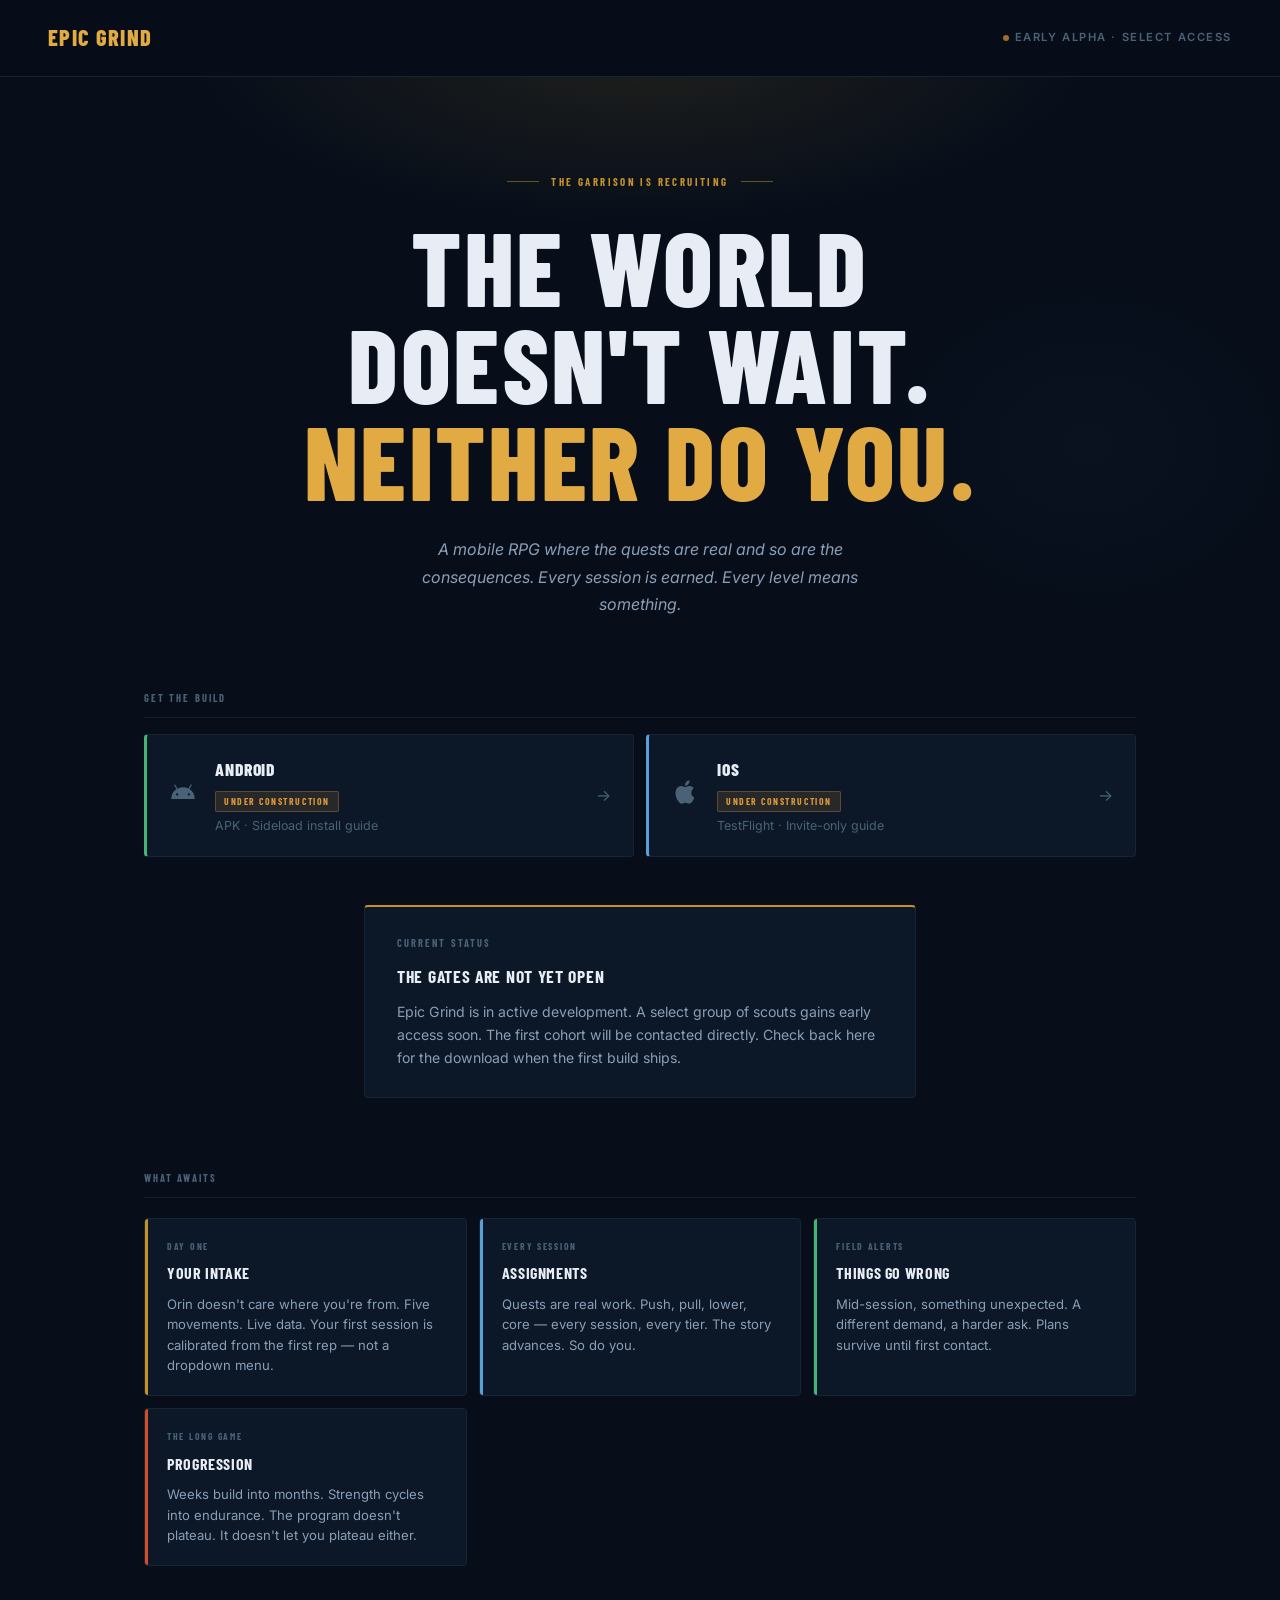
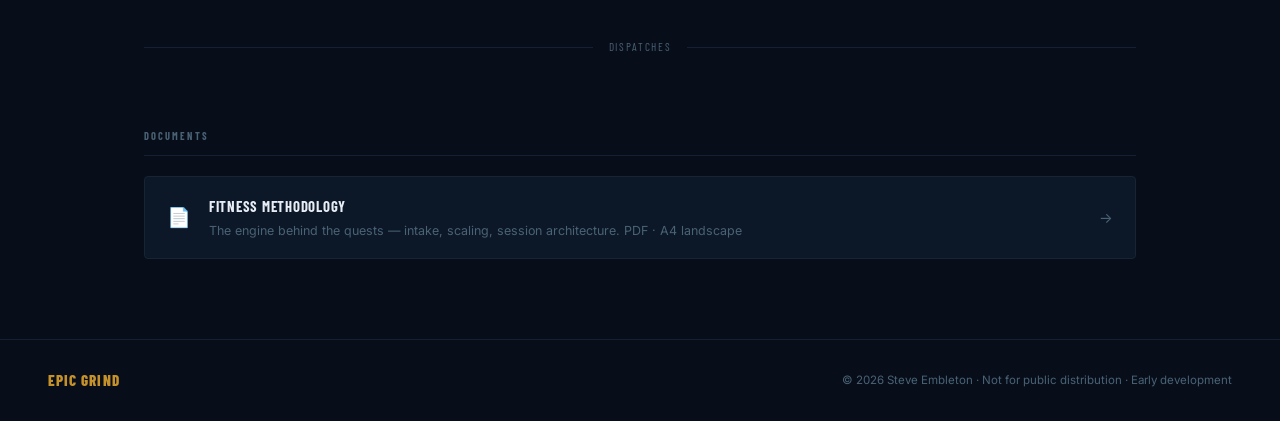
==== commit dca1f0c9: "Add Android/iOS install pages with download hooks Co-authored-by: Cursor <cursoragent@cursor.com>" ====
--- a/index.html
+++ b/index.html
@@ -7,370 +7,12 @@
 <link rel="preconnect" href="https://fonts.googleapis.com">
 <link rel="preconnect" href="https://fonts.gstatic.com" crossorigin>
 <link href="https://fonts.googleapis.com/css2?family=Barlow+Condensed:wght@400;600;700;800&family=Inter:ital,wght@0,300;0,400;0,500;1,400&display=swap" rel="stylesheet">
-<style>
-  *, *::before, *::after { box-sizing: border-box; margin: 0; padding: 0; }
-
-  :root {
-    --bg:      #070E1A;
-    --card:    #0C1828;
-    --card2:   #101F30;
-    --border:  #162433;
-    --gold:    #C5922A;
-    --gold-l:  #E2AA42;
-    --blue-l:  #5A9FD8;
-    --green-l: #45B575;
-    --amber-l: #E09838;
-    --red-l:   #D44C28;
-    --t1:      #E8EDF5;
-    --t2:      #8A9EB5;
-    --t3:      #4A6275;
-    --rule:    #152035;
-  }
-
-  html, body {
-    background: var(--bg);
-    color: var(--t1);
-    font-family: 'Inter', 'Helvetica Neue', Arial, sans-serif;
-    font-size: 16px;
-    line-height: 1.6;
-    min-height: 100vh;
-  }
-
-  /* ── NAV ─────────────────────────────────────────── */
-  nav {
-    display: flex;
-    align-items: center;
-    justify-content: space-between;
-    padding: 20px 48px;
-    border-bottom: 1px solid var(--border);
-    position: sticky;
-    top: 0;
-    background: rgba(7, 14, 26, 0.94);
-    backdrop-filter: blur(10px);
-    z-index: 100;
-  }
-
-  .nav-brand {
-    font-family: 'Barlow Condensed', sans-serif;
-    font-weight: 800;
-    font-size: 1.4rem;
-    letter-spacing: 0.06em;
-    text-transform: uppercase;
-    color: var(--gold-l);
-  }
-
-  .nav-status {
-    display: flex;
-    align-items: center;
-    gap: 6px;
-    font-size: 0.7rem;
-    font-weight: 600;
-    letter-spacing: 0.14em;
-    text-transform: uppercase;
-    color: var(--t3);
-  }
-
-  .status-dot {
-    width: 6px;
-    height: 6px;
-    border-radius: 50%;
-    background: var(--amber-l);
-    opacity: 0.7;
-  }
-
-  /* ── HERO ─────────────────────────────────────────── */
-  .hero {
-    display: flex;
-    flex-direction: column;
-    align-items: center;
-    text-align: center;
-    padding: 96px 24px 72px;
-    position: relative;
-    overflow: hidden;
-  }
-
-  .hero::before {
-    content: '';
-    position: absolute;
-    inset: 0;
-    background:
-      radial-gradient(ellipse 55% 45% at 50% -5%, rgba(197, 146, 42, 0.13) 0%, transparent 65%),
-      radial-gradient(ellipse 30% 50% at 85% 60%, rgba(58, 90, 140, 0.05) 0%, transparent 60%);
-    pointer-events: none;
-  }
-
-  .hero-rule {
-    display: flex;
-    align-items: center;
-    gap: 12px;
-    margin-bottom: 28px;
-  }
-
-  .hero-rule-line {
-    width: 32px;
-    height: 1px;
-    background: var(--gold);
-    opacity: 0.5;
-  }
-
-  .hero-eyebrow {
-    font-family: 'Barlow Condensed', sans-serif;
-    font-weight: 700;
-    font-size: 0.68rem;
-    letter-spacing: 0.22em;
-    text-transform: uppercase;
-    color: var(--gold);
-  }
-
-  .hero-title {
-    font-family: 'Barlow Condensed', sans-serif;
-    font-weight: 800;
-    font-size: clamp(3.2rem, 9vw, 6.5rem);
-    letter-spacing: 0.025em;
-    text-transform: uppercase;
-    line-height: 0.93;
-    color: var(--t1);
-    margin-bottom: 28px;
-  }
-
-  .hero-title em {
-    color: var(--gold-l);
-    font-style: normal;
-  }
-
-  .hero-sub {
-    max-width: 480px;
-    font-size: 1rem;
-    color: var(--t2);
-    line-height: 1.7;
-    font-style: italic;
-  }
-
-  /* ── GATE CARD ─────────────────────────────────────── */
-  .gate-wrap {
-    max-width: 600px;
-    margin: 0 auto 72px;
-    padding: 0 24px;
-  }
-
-  .gate-card {
-    background: var(--card);
-    border: 1px solid var(--border);
-    border-top: 2px solid var(--gold);
-    border-radius: 4px;
-    padding: 28px 32px;
-  }
-
-  .gate-label {
-    font-family: 'Barlow Condensed', sans-serif;
-    font-weight: 700;
-    font-size: 0.65rem;
-    letter-spacing: 0.2em;
-    text-transform: uppercase;
-    color: var(--t3);
-    margin-bottom: 10px;
-  }
-
-  .gate-title {
-    font-family: 'Barlow Condensed', sans-serif;
-    font-weight: 700;
-    font-size: 1.1rem;
-    letter-spacing: 0.04em;
-    text-transform: uppercase;
-    color: var(--t1);
-    margin-bottom: 10px;
-  }
-
-  .gate-card p {
-    font-size: 0.88rem;
-    color: var(--t2);
-    line-height: 1.65;
-  }
-
-  /* ── QUEST CARDS ───────────────────────────────────── */
-  .section {
-    max-width: 1040px;
-    margin: 0 auto;
-    padding: 0 24px 72px;
-  }
-
-  .section-label {
-    font-family: 'Barlow Condensed', sans-serif;
-    font-weight: 700;
-    font-size: 0.65rem;
-    letter-spacing: 0.2em;
-    text-transform: uppercase;
-    color: var(--t3);
-    margin-bottom: 20px;
-    padding-bottom: 10px;
-    border-bottom: 1px solid var(--rule);
-  }
-
-  .quest-grid {
-    display: grid;
-    grid-template-columns: repeat(auto-fit, minmax(260px, 1fr));
-    gap: 12px;
-  }
-
-  .quest-card {
-    background: var(--card);
-    border: 1px solid var(--border);
-    border-radius: 4px;
-    padding: 20px 22px;
-    position: relative;
-    overflow: hidden;
-  }
-
-  .quest-card::before {
-    content: '';
-    position: absolute;
-    left: 0; top: 0; bottom: 0;
-    width: 3px;
-    background: var(--gold);
-  }
-
-  .quest-card.blue::before  { background: var(--blue-l); }
-  .quest-card.green::before { background: var(--green-l); }
-  .quest-card.red::before   { background: var(--red-l); }
-
-  .quest-type {
-    font-family: 'Barlow Condensed', sans-serif;
-    font-weight: 700;
-    font-size: 0.6rem;
-    letter-spacing: 0.18em;
-    text-transform: uppercase;
-    color: var(--t3);
-    margin-bottom: 6px;
-  }
-
-  .quest-name {
-    font-family: 'Barlow Condensed', sans-serif;
-    font-weight: 700;
-    font-size: 1rem;
-    letter-spacing: 0.04em;
-    text-transform: uppercase;
-    color: var(--t1);
-    margin-bottom: 8px;
-  }
-
-  .quest-card p {
-    font-size: 0.82rem;
-    color: var(--t2);
-    line-height: 1.55;
-  }
-
-  /* ── DOC ROW ───────────────────────────────────────── */
-  .doc-row {
-    display: flex;
-    flex-direction: column;
-    gap: 10px;
-  }
-
-  .doc-card {
-    display: flex;
-    align-items: center;
-    gap: 18px;
-    background: var(--card);
-    border: 1px solid var(--border);
-    border-radius: 4px;
-    padding: 18px 22px;
-    text-decoration: none;
-    transition: border-color 0.2s;
-  }
-
-  .doc-card:hover { border-color: var(--gold); }
-
-  .doc-icon {
-    font-size: 1.2rem;
-    flex-shrink: 0;
-    color: var(--t3);
-  }
-
-  .doc-title {
-    font-family: 'Barlow Condensed', sans-serif;
-    font-weight: 700;
-    font-size: 0.92rem;
-    letter-spacing: 0.05em;
-    text-transform: uppercase;
-    color: var(--t1);
-    margin-bottom: 2px;
-  }
-
-  .doc-desc {
-    font-size: 0.78rem;
-    color: var(--t3);
-  }
-
-  .doc-arrow {
-    margin-left: auto;
-    color: var(--t3);
-    font-size: 0.9rem;
-    flex-shrink: 0;
-    transition: color 0.2s;
-  }
-
-  .doc-card:hover .doc-arrow { color: var(--gold-l); }
-
-  /* ── DIVIDER ───────────────────────────────────────── */
-  .divider {
-    max-width: 1040px;
-    margin: 0 auto 72px;
-    padding: 0 24px;
-    display: flex;
-    align-items: center;
-    gap: 16px;
-    color: var(--t3);
-    font-size: 0.7rem;
-    font-family: 'Barlow Condensed', sans-serif;
-    letter-spacing: 0.15em;
-    text-transform: uppercase;
-  }
-
-  .divider::before, .divider::after {
-    content: '';
-    flex: 1;
-    height: 1px;
-    background: var(--rule);
-  }
-
-  /* ── FOOTER ────────────────────────────────────────── */
-  footer {
-    border-top: 1px solid var(--rule);
-    padding: 28px 48px;
-    display: flex;
-    align-items: center;
-    justify-content: space-between;
-    flex-wrap: wrap;
-    gap: 10px;
-  }
-
-  .footer-brand {
-    font-family: 'Barlow Condensed', sans-serif;
-    font-weight: 800;
-    font-size: 0.95rem;
-    letter-spacing: 0.07em;
-    text-transform: uppercase;
-    color: var(--gold);
-  }
-
-  footer p {
-    font-size: 0.72rem;
-    color: var(--t3);
-  }
-
-  /* ── RESPONSIVE ────────────────────────────────────── */
-  @media (max-width: 768px) {
-    nav { padding: 16px 20px; }
-    .hero { padding: 60px 20px 52px; }
-    .section, .gate-wrap { padding-left: 20px; padding-right: 20px; }
-    footer { padding: 24px 20px; }
-  }
-</style>
+<link rel="stylesheet" href="eg.css">
 </head>
 <body>
 
 <nav>
-  <span class="nav-brand">Epic Grind</span>
+  <a href="index.html" class="nav-brand">Epic Grind</a>
   <div class="nav-status">
     <span class="status-dot"></span>
     Early Alpha · Select Access
@@ -390,6 +32,42 @@
   </p>
 </section>
 
+<!-- ── DOWNLOAD SECTION ─────────────────────────────── -->
+<div class="dl-wrap">
+  <div class="section-label" style="margin-bottom:16px;">Get the Build</div>
+  <div class="dl-grid">
+
+    <a href="android.html" class="dl-card dl-android">
+      <div class="dl-platform-icon">
+        <svg width="28" height="28" viewBox="0 0 24 24" fill="none">
+          <path d="M17.6 9.48l1.84-3.18c.16-.26.06-.6-.2-.76s-.6-.06-.76.2l-1.87 3.22A9.7 9.7 0 0 0 12 8a9.7 9.7 0 0 0-4.61 1.16L5.52 5.94c-.16-.26-.5-.36-.76-.2-.26.16-.36.5-.2.76L6.4 9.48A9.96 9.96 0 0 0 2 18h20a9.96 9.96 0 0 0-4.4-8.52zM7 15a1 1 0 1 1 0-2 1 1 0 0 1 0 2zm10 0a1 1 0 1 1 0-2 1 1 0 0 1 0 2z" fill="currentColor"/>
+        </svg>
+      </div>
+      <div class="dl-info">
+        <div class="dl-platform">Android</div>
+        <div class="dl-status-tag wip">Under Construction</div>
+        <div class="dl-sub">APK · Sideload install guide</div>
+      </div>
+      <span class="dl-arrow">→</span>
+    </a>
+
+    <a href="ios.html" class="dl-card dl-ios">
+      <div class="dl-platform-icon">
+        <svg width="28" height="28" viewBox="0 0 24 24" fill="none">
+          <path d="M18.71 19.5c-.83 1.24-1.71 2.45-3.05 2.47-1.34.03-1.77-.79-3.29-.79-1.53 0-2 .77-3.27.82-1.31.05-2.3-1.32-3.14-2.53C4.25 17 2.94 12.45 4.7 9.39c.87-1.52 2.43-2.48 4.12-2.51 1.28-.02 2.5.87 3.29.87.78 0 2.26-1.07 3.8-.91.65.03 2.47.26 3.64 1.98-.09.06-2.17 1.28-2.15 3.81.03 3.02 2.65 4.03 2.68 4.04-.03.07-.42 1.44-1.37 2.83M13 3.5c.73-.83 1.94-1.46 2.94-1.5.13 1.17-.34 2.35-1.04 3.19-.69.85-1.83 1.51-2.95 1.42-.15-1.15.41-2.35 1.05-3.11z" fill="currentColor"/>
+        </svg>
+      </div>
+      <div class="dl-info">
+        <div class="dl-platform">iOS</div>
+        <div class="dl-status-tag wip">Under Construction</div>
+        <div class="dl-sub">TestFlight · Invite-only guide</div>
+      </div>
+      <span class="dl-arrow">→</span>
+    </a>
+  </div>
+</div>
+
+<!-- ── GATE CARD ─────────────────────────────────────── -->
 <div class="gate-wrap">
   <div class="gate-card">
     <div class="gate-label">Current Status</div>
@@ -408,37 +86,29 @@
     <div class="quest-card">
       <div class="quest-type">Day One</div>
       <div class="quest-name">Your Intake</div>
-      <p>
-        Orin doesn't care where you're from. Five movements. Live data.
-        Your first session is calibrated from the first rep — not a dropdown menu.
-      </p>
+      <p>Orin doesn't care where you're from. Five movements. Live data.
+      Your first session is calibrated from the first rep — not a dropdown menu.</p>
     </div>
 
     <div class="quest-card blue">
       <div class="quest-type">Every Session</div>
       <div class="quest-name">Assignments</div>
-      <p>
-        Quests are real work. Push, pull, lower, core — every session, every tier.
-        The story advances. So do you.
-      </p>
+      <p>Quests are real work. Push, pull, lower, core — every session, every tier.
+      The story advances. So do you.</p>
     </div>
 
     <div class="quest-card green">
       <div class="quest-type">Field Alerts</div>
       <div class="quest-name">Things Go Wrong</div>
-      <p>
-        Mid-session, something unexpected. A different demand, a harder ask.
-        Plans survive until first contact.
-      </p>
+      <p>Mid-session, something unexpected. A different demand, a harder ask.
+      Plans survive until first contact.</p>
     </div>
 
     <div class="quest-card red">
       <div class="quest-type">The Long Game</div>
       <div class="quest-name">Progression</div>
-      <p>
-        Weeks build into months. Strength cycles into endurance.
-        The program doesn't plateau. It doesn't let you plateau either.
-      </p>
+      <p>Weeks build into months. Strength cycles into endurance.
+      The program doesn't plateau. It doesn't let you plateau either.</p>
     </div>
 
   </div>
@@ -450,20 +120,12 @@
   <div class="section-label">Documents</div>
   <div class="doc-row">
     <a class="doc-card" href="docs/fitness-methodology-r1.pdf" target="_blank">
-      <span class="doc-icon">&#128196;</span>
+      <span class="doc-icon">📄</span>
       <div>
         <div class="doc-title">Fitness Methodology</div>
         <div class="doc-desc">The engine behind the quests — intake, scaling, session architecture. PDF · A4 landscape</div>
       </div>
-      <span class="doc-arrow">&#8594;</span>
-    </a>
-    <a class="doc-card" href="https://github.com/stembl/epic-grind-web/releases" target="_blank">
-      <span class="doc-icon">&#9660;</span>
-      <div>
-        <div class="doc-title">Releases</div>
-        <div class="doc-desc">Android APK builds — no login required to download</div>
-      </div>
-      <span class="doc-arrow">&#8594;</span>
+      <span class="doc-arrow">→</span>
     </a>
   </div>
 </section>
--- a/eg.css
+++ b/eg.css
@@ -0,0 +1,630 @@
+/* ── EPIC GRIND · SHARED STYLES ──────────────────────── */
+*, *::before, *::after { box-sizing: border-box; margin: 0; padding: 0; }
+
+:root {
+  --bg:      #070E1A;
+  --card:    #0C1828;
+  --card2:   #101F30;
+  --border:  #162433;
+  --gold:    #C5922A;
+  --gold-l:  #E2AA42;
+  --blue-l:  #5A9FD8;
+  --green-l: #45B575;
+  --amber-l: #E09838;
+  --red-l:   #D44C28;
+  --t1:      #E8EDF5;
+  --t2:      #8A9EB5;
+  --t3:      #4A6275;
+  --rule:    #152035;
+}
+
+html, body {
+  background: var(--bg);
+  color: var(--t1);
+  font-family: 'Inter', 'Helvetica Neue', Arial, sans-serif;
+  font-size: 16px;
+  line-height: 1.6;
+  min-height: 100vh;
+}
+
+/* ── NAV ─────────────────────────────────────────────── */
+nav {
+  display: flex;
+  align-items: center;
+  justify-content: space-between;
+  padding: 20px 48px;
+  border-bottom: 1px solid var(--border);
+  position: sticky;
+  top: 0;
+  background: rgba(7, 14, 26, 0.94);
+  backdrop-filter: blur(10px);
+  z-index: 100;
+}
+
+.nav-brand {
+  font-family: 'Barlow Condensed', sans-serif;
+  font-weight: 800;
+  font-size: 1.4rem;
+  letter-spacing: 0.06em;
+  text-transform: uppercase;
+  color: var(--gold-l);
+  text-decoration: none;
+}
+
+.nav-status {
+  display: flex;
+  align-items: center;
+  gap: 6px;
+  font-size: 0.7rem;
+  font-weight: 600;
+  letter-spacing: 0.14em;
+  text-transform: uppercase;
+  color: var(--t3);
+}
+
+.status-dot {
+  width: 6px;
+  height: 6px;
+  border-radius: 50%;
+  background: var(--amber-l);
+  opacity: 0.7;
+}
+
+/* ── BACK NAV ────────────────────────────────────────── */
+.back-link {
+  display: inline-flex;
+  align-items: center;
+  gap: 8px;
+  font-family: 'Barlow Condensed', sans-serif;
+  font-weight: 600;
+  font-size: 0.78rem;
+  letter-spacing: 0.14em;
+  text-transform: uppercase;
+  color: var(--t3);
+  text-decoration: none;
+  margin: 32px 0 0 48px;
+  transition: color 0.2s;
+}
+.back-link:hover { color: var(--gold-l); }
+
+/* ── HERO ─────────────────────────────────────────────── */
+.hero {
+  display: flex;
+  flex-direction: column;
+  align-items: center;
+  text-align: center;
+  padding: 96px 24px 72px;
+  position: relative;
+  overflow: hidden;
+}
+
+.hero::before {
+  content: '';
+  position: absolute;
+  inset: 0;
+  background:
+    radial-gradient(ellipse 55% 45% at 50% -5%, rgba(197, 146, 42, 0.13) 0%, transparent 65%),
+    radial-gradient(ellipse 30% 50% at 85% 60%, rgba(58, 90, 140, 0.05) 0%, transparent 60%);
+  pointer-events: none;
+}
+
+.hero-rule {
+  display: flex;
+  align-items: center;
+  gap: 12px;
+  margin-bottom: 28px;
+}
+
+.hero-rule-line {
+  width: 32px;
+  height: 1px;
+  background: var(--gold);
+  opacity: 0.5;
+}
+
+.hero-eyebrow {
+  font-family: 'Barlow Condensed', sans-serif;
+  font-weight: 700;
+  font-size: 0.68rem;
+  letter-spacing: 0.22em;
+  text-transform: uppercase;
+  color: var(--gold);
+}
+
+.hero-title {
+  font-family: 'Barlow Condensed', sans-serif;
+  font-weight: 800;
+  font-size: clamp(3.2rem, 9vw, 6.5rem);
+  letter-spacing: 0.025em;
+  text-transform: uppercase;
+  line-height: 0.93;
+  color: var(--t1);
+  margin-bottom: 28px;
+}
+
+.hero-title em { color: var(--gold-l); font-style: normal; }
+
+.hero-sub {
+  max-width: 480px;
+  font-size: 1rem;
+  color: var(--t2);
+  line-height: 1.7;
+  font-style: italic;
+}
+
+/* ── PAGE HERO (inner pages) ─────────────────────────── */
+.page-hero {
+  padding: 48px 48px 40px;
+  border-bottom: 1px solid var(--rule);
+}
+
+.page-eyebrow {
+  font-family: 'Barlow Condensed', sans-serif;
+  font-weight: 700;
+  font-size: 0.65rem;
+  letter-spacing: 0.2em;
+  text-transform: uppercase;
+  color: var(--t3);
+  margin-bottom: 8px;
+}
+
+.page-title {
+  font-family: 'Barlow Condensed', sans-serif;
+  font-weight: 800;
+  font-size: clamp(2rem, 5vw, 3.2rem);
+  letter-spacing: 0.03em;
+  text-transform: uppercase;
+  color: var(--t1);
+  line-height: 1;
+  margin-bottom: 12px;
+}
+
+.page-title em { color: var(--gold-l); font-style: normal; }
+
+.page-sub {
+  max-width: 540px;
+  font-size: 0.9rem;
+  color: var(--t2);
+  line-height: 1.65;
+}
+
+/* ── DOWNLOAD GRID (index) ───────────────────────────── */
+.dl-wrap {
+  max-width: 1040px;
+  margin: 0 auto 48px;
+  padding: 0 24px;
+}
+
+.dl-grid {
+  display: grid;
+  grid-template-columns: repeat(auto-fit, minmax(300px, 1fr));
+  gap: 12px;
+}
+
+.dl-card {
+  display: flex;
+  align-items: center;
+  gap: 18px;
+  background: var(--card);
+  border: 1px solid var(--border);
+  border-radius: 4px;
+  padding: 20px 22px;
+  text-decoration: none;
+  transition: border-color 0.2s;
+  cursor: pointer;
+}
+
+.dl-card:hover { border-color: var(--gold-l); }
+
+.dl-android { border-left: 3px solid var(--green-l); }
+.dl-ios     { border-left: 3px solid var(--blue-l); }
+
+.dl-platform-icon {
+  flex-shrink: 0;
+  color: var(--t3);
+}
+
+.dl-android:hover .dl-platform-icon { color: var(--green-l); }
+.dl-ios:hover     .dl-platform-icon { color: var(--blue-l); }
+
+.dl-info { flex: 1; }
+
+.dl-platform {
+  font-family: 'Barlow Condensed', sans-serif;
+  font-weight: 800;
+  font-size: 1.1rem;
+  letter-spacing: 0.05em;
+  text-transform: uppercase;
+  color: var(--t1);
+  margin-bottom: 4px;
+}
+
+.dl-status-tag {
+  display: inline-block;
+  font-family: 'Barlow Condensed', sans-serif;
+  font-weight: 700;
+  font-size: 0.6rem;
+  letter-spacing: 0.16em;
+  text-transform: uppercase;
+  padding: 2px 8px;
+  border-radius: 2px;
+  margin-bottom: 4px;
+}
+
+.dl-status-tag.wip {
+  background: rgba(224, 152, 56, 0.12);
+  border: 1px solid rgba(224, 152, 56, 0.3);
+  color: var(--amber-l);
+}
+
+.dl-status-tag.ready {
+  background: rgba(69, 181, 117, 0.12);
+  border: 1px solid rgba(69, 181, 117, 0.3);
+  color: var(--green-l);
+}
+
+.dl-sub {
+  font-size: 0.78rem;
+  color: var(--t3);
+}
+
+.dl-arrow {
+  margin-left: auto;
+  color: var(--t3);
+  font-size: 1rem;
+  transition: color 0.2s;
+  flex-shrink: 0;
+}
+
+.dl-card:hover .dl-arrow { color: var(--gold-l); }
+
+/* ── GATE CARD ───────────────────────────────────────── */
+.gate-wrap {
+  max-width: 600px;
+  margin: 0 auto 72px;
+  padding: 0 24px;
+}
+
+.gate-card {
+  background: var(--card);
+  border: 1px solid var(--border);
+  border-top: 2px solid var(--gold);
+  border-radius: 4px;
+  padding: 28px 32px;
+}
+
+.gate-label {
+  font-family: 'Barlow Condensed', sans-serif;
+  font-weight: 700;
+  font-size: 0.65rem;
+  letter-spacing: 0.2em;
+  text-transform: uppercase;
+  color: var(--t3);
+  margin-bottom: 10px;
+}
+
+.gate-title {
+  font-family: 'Barlow Condensed', sans-serif;
+  font-weight: 700;
+  font-size: 1.1rem;
+  letter-spacing: 0.04em;
+  text-transform: uppercase;
+  color: var(--t1);
+  margin-bottom: 10px;
+}
+
+.gate-card p {
+  font-size: 0.88rem;
+  color: var(--t2);
+  line-height: 1.65;
+}
+
+/* ── SHARED SECTION ──────────────────────────────────── */
+.section {
+  max-width: 1040px;
+  margin: 0 auto;
+  padding: 0 24px 72px;
+}
+
+.section-label {
+  font-family: 'Barlow Condensed', sans-serif;
+  font-weight: 700;
+  font-size: 0.65rem;
+  letter-spacing: 0.2em;
+  text-transform: uppercase;
+  color: var(--t3);
+  margin-bottom: 20px;
+  padding-bottom: 10px;
+  border-bottom: 1px solid var(--rule);
+}
+
+/* ── QUEST CARDS ─────────────────────────────────────── */
+.quest-grid {
+  display: grid;
+  grid-template-columns: repeat(auto-fit, minmax(260px, 1fr));
+  gap: 12px;
+}
+
+.quest-card {
+  background: var(--card);
+  border: 1px solid var(--border);
+  border-radius: 4px;
+  padding: 20px 22px;
+  position: relative;
+  overflow: hidden;
+}
+
+.quest-card::before {
+  content: '';
+  position: absolute;
+  left: 0; top: 0; bottom: 0;
+  width: 3px;
+  background: var(--gold);
+}
+
+.quest-card.blue::before  { background: var(--blue-l); }
+.quest-card.green::before { background: var(--green-l); }
+.quest-card.red::before   { background: var(--red-l); }
+
+.quest-type {
+  font-family: 'Barlow Condensed', sans-serif;
+  font-weight: 700;
+  font-size: 0.6rem;
+  letter-spacing: 0.18em;
+  text-transform: uppercase;
+  color: var(--t3);
+  margin-bottom: 6px;
+}
+
+.quest-name {
+  font-family: 'Barlow Condensed', sans-serif;
+  font-weight: 700;
+  font-size: 1rem;
+  letter-spacing: 0.04em;
+  text-transform: uppercase;
+  color: var(--t1);
+  margin-bottom: 8px;
+}
+
+.quest-card p {
+  font-size: 0.82rem;
+  color: var(--t2);
+  line-height: 1.55;
+}
+
+/* ── INSTALL STEPS ───────────────────────────────────── */
+.install-wrap {
+  max-width: 680px;
+  margin: 0 auto;
+  padding: 48px 24px 80px;
+}
+
+.wip-banner {
+  background: rgba(224, 152, 56, 0.08);
+  border: 1px solid rgba(224, 152, 56, 0.25);
+  border-left: 3px solid var(--amber-l);
+  border-radius: 4px;
+  padding: 16px 20px;
+  margin-bottom: 40px;
+}
+
+.wip-banner-label {
+  font-family: 'Barlow Condensed', sans-serif;
+  font-weight: 700;
+  font-size: 0.62rem;
+  letter-spacing: 0.18em;
+  text-transform: uppercase;
+  color: var(--amber-l);
+  margin-bottom: 6px;
+}
+
+.wip-banner p {
+  font-size: 0.84rem;
+  color: var(--t2);
+  line-height: 1.6;
+}
+
+.step-list {
+  display: flex;
+  flex-direction: column;
+  gap: 4px;
+  margin-bottom: 40px;
+}
+
+.step {
+  display: flex;
+  gap: 20px;
+  background: var(--card);
+  border: 1px solid var(--border);
+  border-radius: 4px;
+  padding: 20px 22px;
+  position: relative;
+}
+
+.step-num {
+  font-family: 'Barlow Condensed', sans-serif;
+  font-weight: 800;
+  font-size: 1.5rem;
+  color: var(--border);
+  line-height: 1;
+  flex-shrink: 0;
+  width: 28px;
+  text-align: right;
+  padding-top: 2px;
+}
+
+.step-body {}
+
+.step-title {
+  font-family: 'Barlow Condensed', sans-serif;
+  font-weight: 700;
+  font-size: 0.95rem;
+  letter-spacing: 0.05em;
+  text-transform: uppercase;
+  color: var(--t1);
+  margin-bottom: 6px;
+}
+
+.step p {
+  font-size: 0.84rem;
+  color: var(--t2);
+  line-height: 1.6;
+}
+
+.step .note {
+  display: inline-block;
+  font-size: 0.75rem;
+  color: var(--t3);
+  margin-top: 6px;
+  font-style: italic;
+}
+
+.step a {
+  color: var(--gold-l);
+  text-decoration: none;
+}
+
+.step a:hover { text-decoration: underline; }
+
+.step-hook {
+  border-style: dashed;
+  opacity: 0.5;
+}
+
+.step-hook .step-num { color: var(--t3); opacity: 0.4; }
+
+.dl-button {
+  display: inline-flex;
+  align-items: center;
+  gap: 10px;
+  background: var(--card2);
+  border: 1px solid var(--border);
+  border-radius: 4px;
+  padding: 14px 20px;
+  text-decoration: none;
+  margin-top: 10px;
+  transition: border-color 0.2s;
+  cursor: not-allowed;
+  opacity: 0.5;
+}
+
+.dl-button.ready {
+  cursor: pointer;
+  opacity: 1;
+  border-color: var(--green-l);
+}
+
+.dl-button.ready:hover { background: rgba(69, 181, 117, 0.08); }
+
+.dl-button-label {
+  font-family: 'Barlow Condensed', sans-serif;
+  font-weight: 700;
+  font-size: 0.88rem;
+  letter-spacing: 0.08em;
+  text-transform: uppercase;
+  color: var(--t1);
+}
+
+.dl-button-sub {
+  font-size: 0.72rem;
+  color: var(--t3);
+  margin-top: 1px;
+}
+
+/* ── DOC ROW ─────────────────────────────────────────── */
+.doc-row {
+  display: flex;
+  flex-direction: column;
+  gap: 10px;
+}
+
+.doc-card {
+  display: flex;
+  align-items: center;
+  gap: 18px;
+  background: var(--card);
+  border: 1px solid var(--border);
+  border-radius: 4px;
+  padding: 18px 22px;
+  text-decoration: none;
+  transition: border-color 0.2s;
+}
+
+.doc-card:hover { border-color: var(--gold); }
+.doc-icon { font-size: 1.2rem; flex-shrink: 0; color: var(--t3); }
+
+.doc-title {
+  font-family: 'Barlow Condensed', sans-serif;
+  font-weight: 700;
+  font-size: 0.92rem;
+  letter-spacing: 0.05em;
+  text-transform: uppercase;
+  color: var(--t1);
+  margin-bottom: 2px;
+}
+
+.doc-desc { font-size: 0.78rem; color: var(--t3); }
+
+.doc-arrow {
+  margin-left: auto;
+  color: var(--t3);
+  font-size: 0.9rem;
+  flex-shrink: 0;
+  transition: color 0.2s;
+}
+
+.doc-card:hover .doc-arrow { color: var(--gold-l); }
+
+/* ── DIVIDER ─────────────────────────────────────────── */
+.divider {
+  max-width: 1040px;
+  margin: 0 auto 72px;
+  padding: 0 24px;
+  display: flex;
+  align-items: center;
+  gap: 16px;
+  color: var(--t3);
+  font-size: 0.7rem;
+  font-family: 'Barlow Condensed', sans-serif;
+  letter-spacing: 0.15em;
+  text-transform: uppercase;
+}
+
+.divider::before, .divider::after {
+  content: '';
+  flex: 1;
+  height: 1px;
+  background: var(--rule);
+}
+
+/* ── FOOTER ──────────────────────────────────────────── */
+footer {
+  border-top: 1px solid var(--rule);
+  padding: 28px 48px;
+  display: flex;
+  align-items: center;
+  justify-content: space-between;
+  flex-wrap: wrap;
+  gap: 10px;
+}
+
+.footer-brand {
+  font-family: 'Barlow Condensed', sans-serif;
+  font-weight: 800;
+  font-size: 0.95rem;
+  letter-spacing: 0.07em;
+  text-transform: uppercase;
+  color: var(--gold);
+}
+
+footer p { font-size: 0.72rem; color: var(--t3); }
+
+/* ── RESPONSIVE ──────────────────────────────────────── */
+@media (max-width: 768px) {
+  nav { padding: 16px 20px; }
+  .back-link { margin-left: 20px; }
+  .hero { padding: 60px 20px 52px; }
+  .page-hero { padding: 32px 20px 28px; }
+  .section, .gate-wrap, .dl-wrap, .install-wrap { padding-left: 20px; padding-right: 20px; }
+  footer { padding: 24px 20px; }
+}
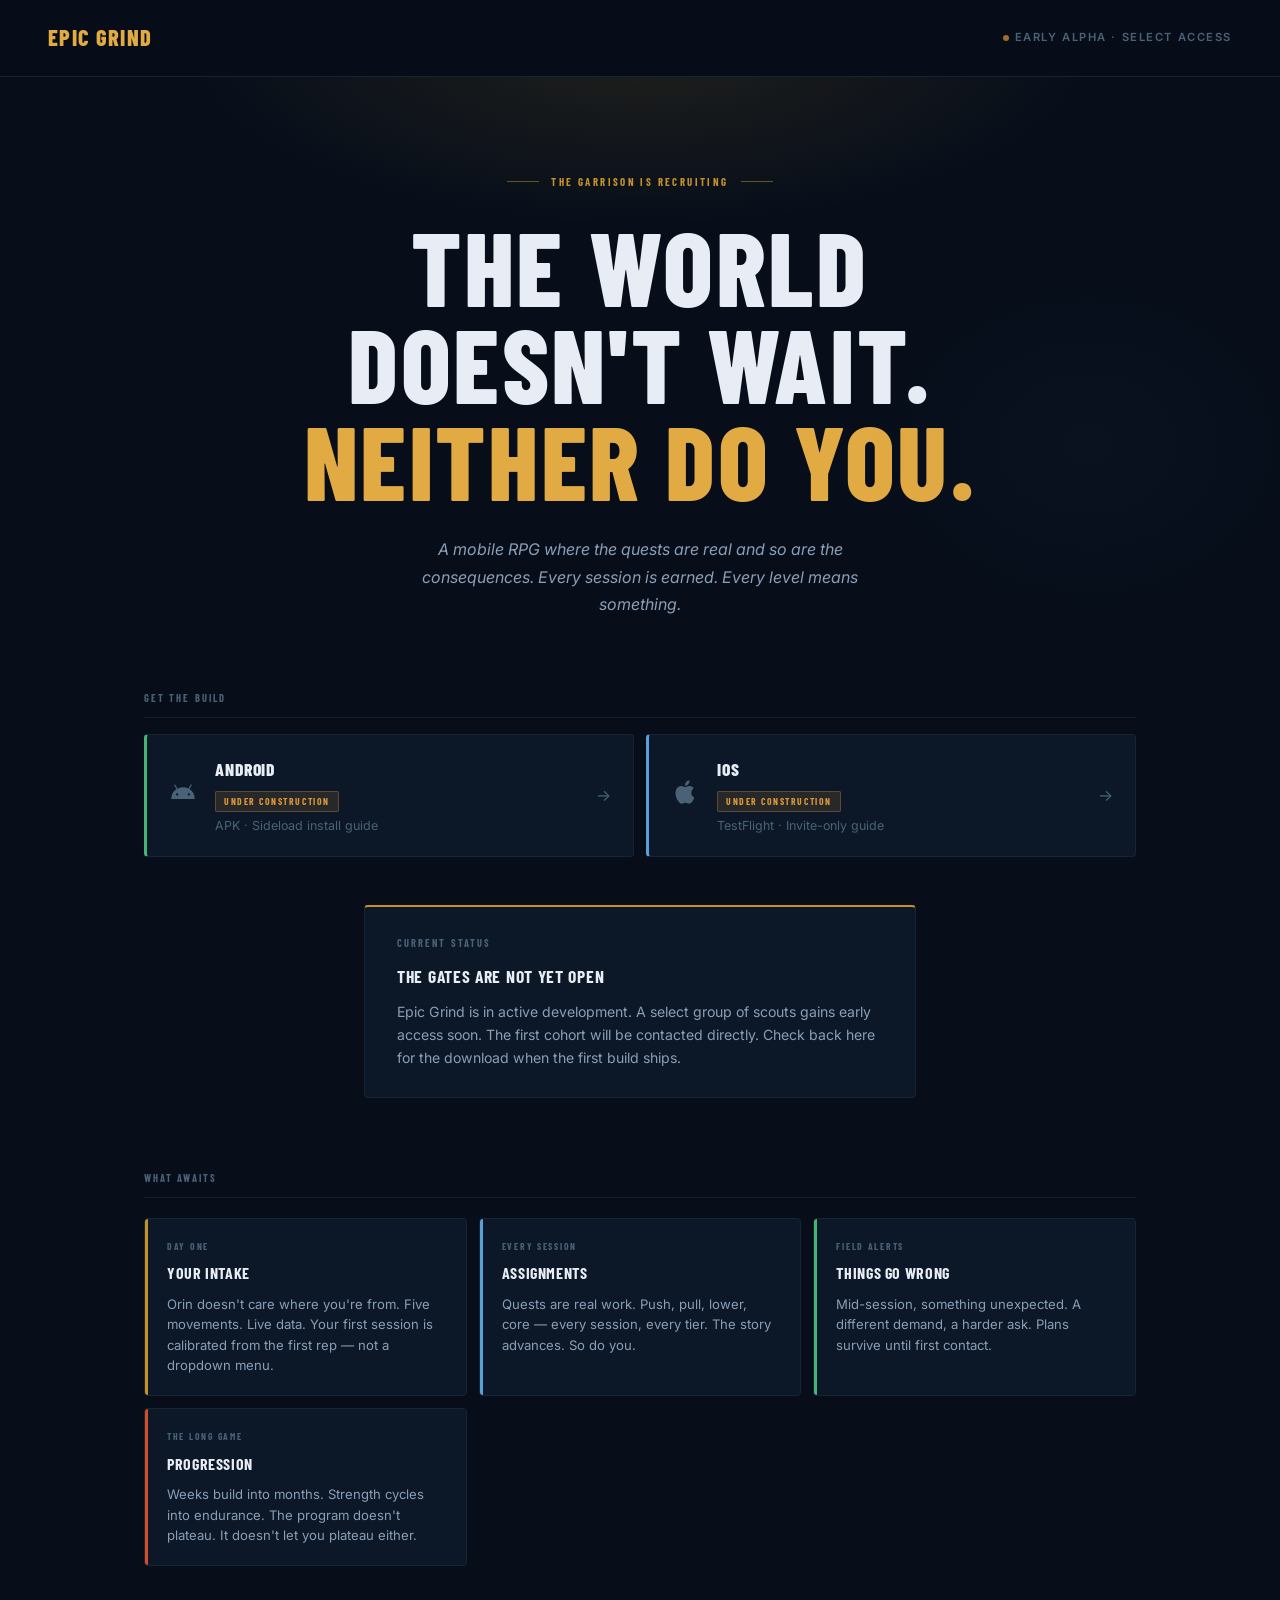
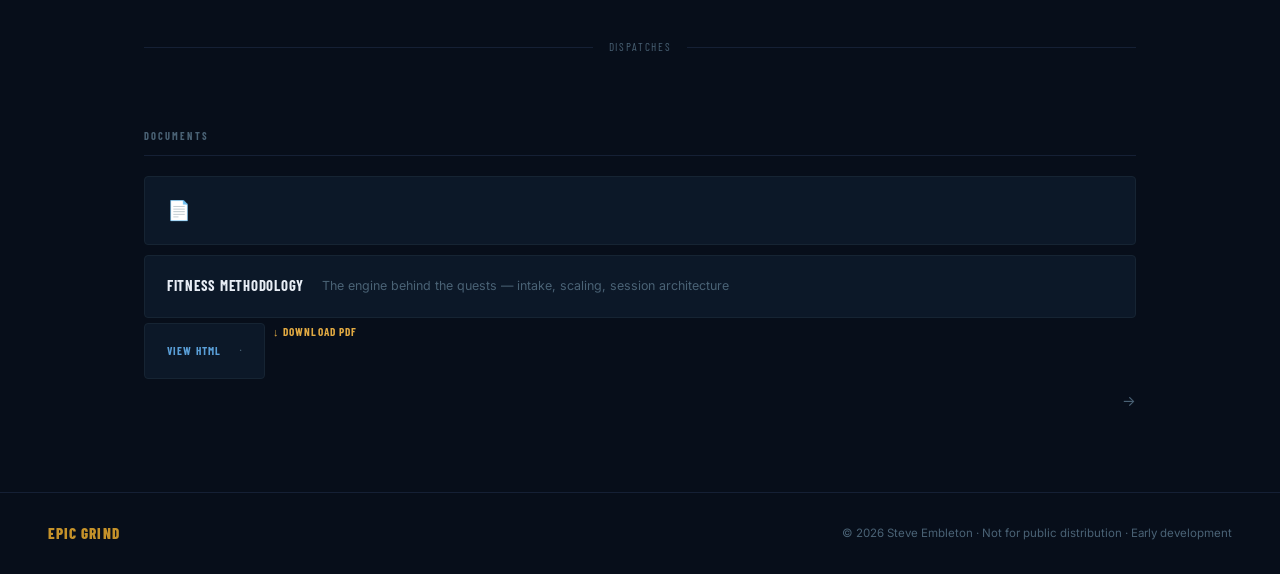
==== commit 8e84c104: "Add methodology HTML page with print toolbar; update doc card Co-authored-by: Cursor <cursoragent@cu" ====
--- a/index.html
+++ b/index.html
@@ -119,11 +119,16 @@
 <section class="section" style="padding-bottom: 80px;">
   <div class="section-label">Documents</div>
   <div class="doc-row">
-    <a class="doc-card" href="docs/fitness-methodology-r1.pdf" target="_blank">
+    <a class="doc-card" href="docs/fitness-methodology.html" target="_blank">
       <span class="doc-icon">📄</span>
       <div>
         <div class="doc-title">Fitness Methodology</div>
-        <div class="doc-desc">The engine behind the quests — intake, scaling, session architecture. PDF · A4 landscape</div>
+        <div class="doc-desc">The engine behind the quests — intake, scaling, session architecture</div>
+        <div style="margin-top:5px; display:flex; gap:8px; flex-wrap:wrap;">
+          <span style="font-size:0.7rem; color:var(--blue-l); font-family:'Barlow Condensed',sans-serif; font-weight:700; letter-spacing:0.1em; text-transform:uppercase;">View HTML</span>
+          <span style="font-size:0.7rem; color:var(--t3);">·</span>
+          <a href="docs/fitness-methodology-r1.pdf" download onclick="event.stopPropagation()" style="font-size:0.7rem; color:var(--gold-l); font-family:'Barlow Condensed',sans-serif; font-weight:700; letter-spacing:0.1em; text-transform:uppercase; text-decoration:none;">↓ Download PDF</a>
+        </div>
       </div>
       <span class="doc-arrow">→</span>
     </a>
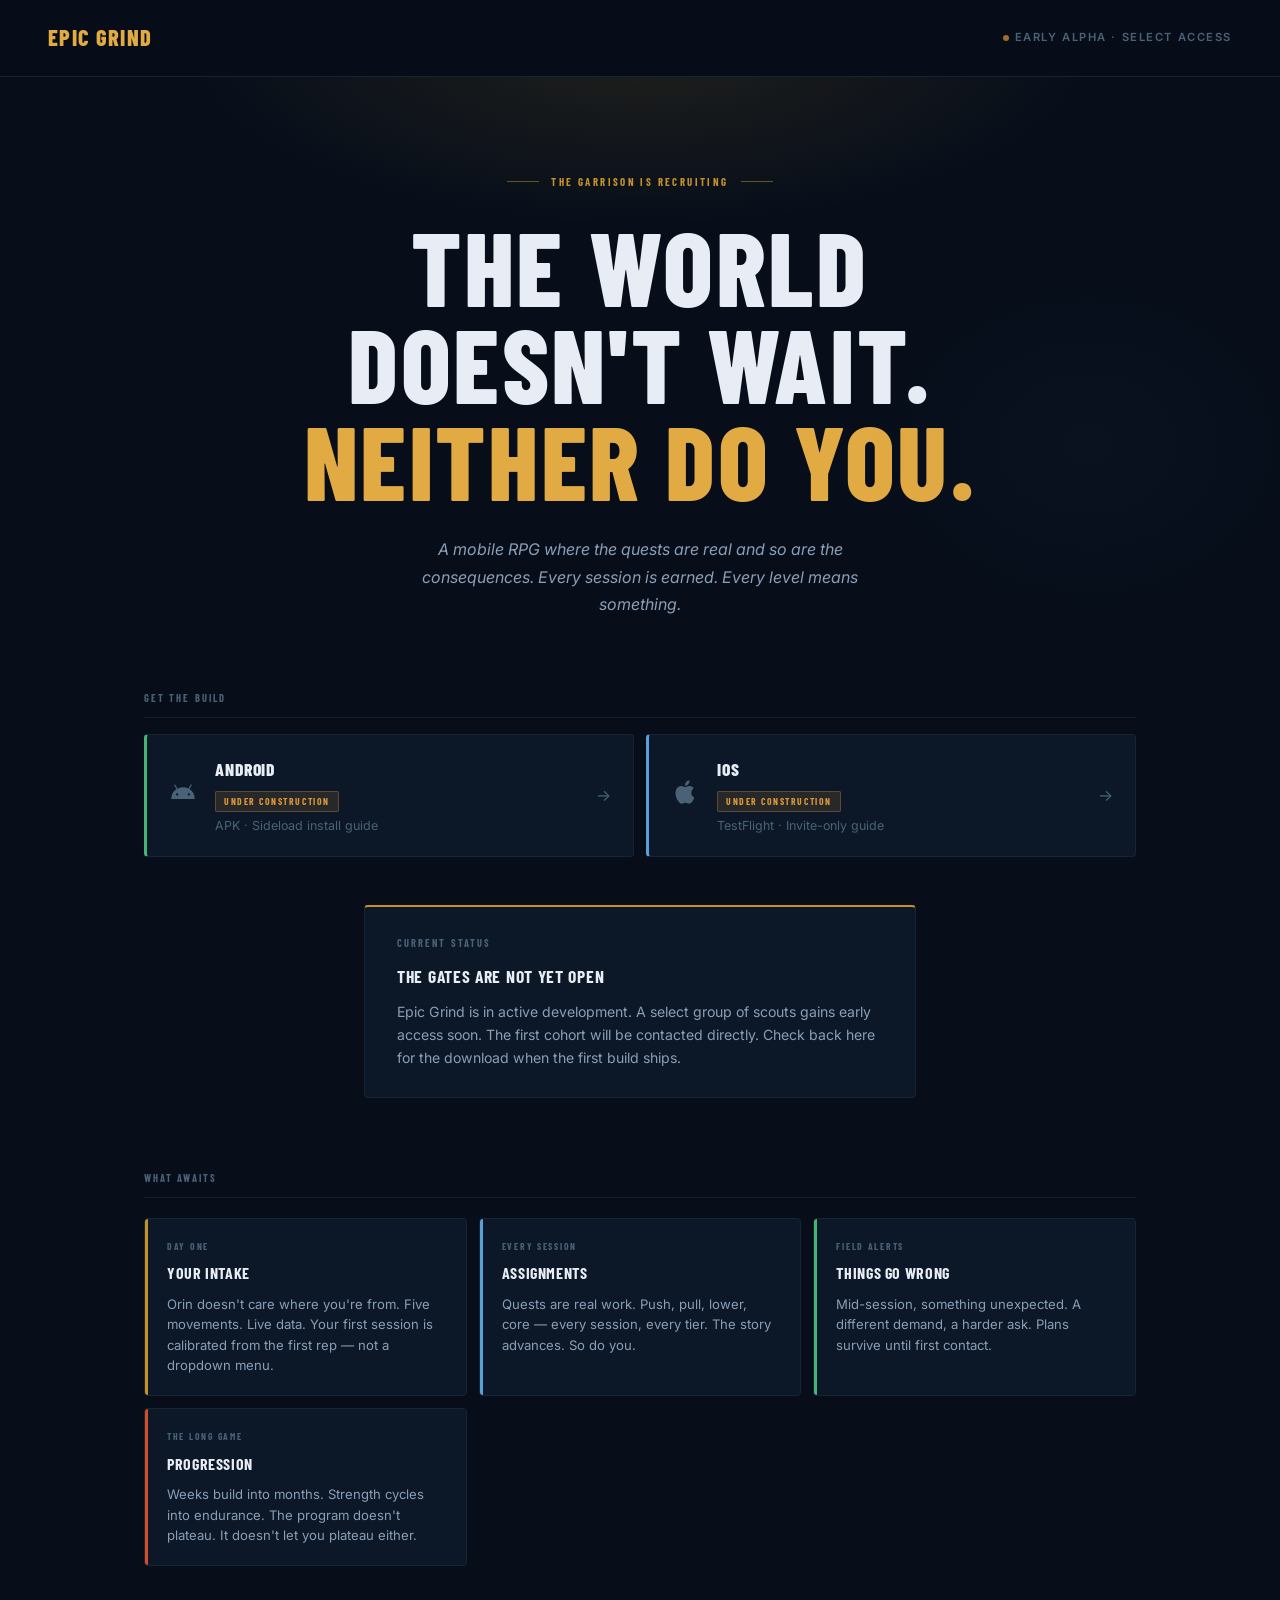
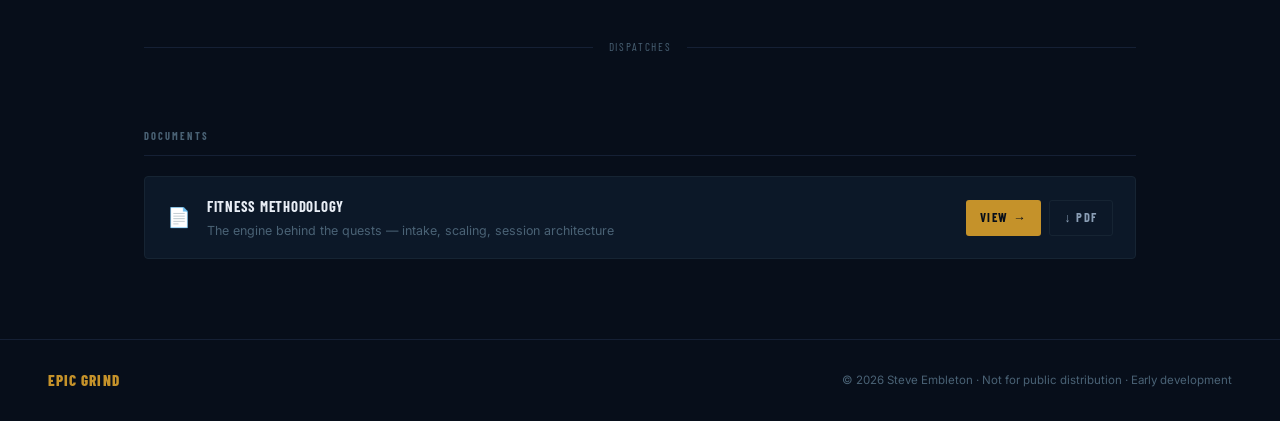
==== commit f8591cba: "Fix doc card layout Co-authored-by: Cursor <cursoragent@cursor.com>" ====
--- a/index.html
+++ b/index.html
@@ -119,19 +119,19 @@
 <section class="section" style="padding-bottom: 80px;">
   <div class="section-label">Documents</div>
   <div class="doc-row">
-    <a class="doc-card" href="docs/fitness-methodology.html" target="_blank">
-      <span class="doc-icon">📄</span>
-      <div>
-        <div class="doc-title">Fitness Methodology</div>
-        <div class="doc-desc">The engine behind the quests — intake, scaling, session architecture</div>
-        <div style="margin-top:5px; display:flex; gap:8px; flex-wrap:wrap;">
-          <span style="font-size:0.7rem; color:var(--blue-l); font-family:'Barlow Condensed',sans-serif; font-weight:700; letter-spacing:0.1em; text-transform:uppercase;">View HTML</span>
-          <span style="font-size:0.7rem; color:var(--t3);">·</span>
-          <a href="docs/fitness-methodology-r1.pdf" download onclick="event.stopPropagation()" style="font-size:0.7rem; color:var(--gold-l); font-family:'Barlow Condensed',sans-serif; font-weight:700; letter-spacing:0.1em; text-transform:uppercase; text-decoration:none;">↓ Download PDF</a>
+    <div class="doc-card-block">
+      <div class="doc-card-meta">
+        <span class="doc-icon">📄</span>
+        <div>
+          <div class="doc-title">Fitness Methodology</div>
+          <div class="doc-desc">The engine behind the quests — intake, scaling, session architecture</div>
         </div>
       </div>
-      <span class="doc-arrow">→</span>
-    </a>
+      <div class="doc-card-actions">
+        <a class="doc-action-btn doc-action-primary" href="docs/fitness-methodology.html" target="_blank">View →</a>
+        <a class="doc-action-btn doc-action-ghost" href="docs/fitness-methodology-r1.pdf" download>↓ PDF</a>
+      </div>
+    </div>
   </div>
 </section>
 
--- a/eg.css
+++ b/eg.css
@@ -575,6 +575,60 @@
 
 .doc-card:hover .doc-arrow { color: var(--gold-l); }
 
+/* ── DOC CARD BLOCK ─────────────────────────────────── */
+.doc-card-block {
+  display: flex;
+  align-items: center;
+  justify-content: space-between;
+  gap: 16px;
+  background: var(--card);
+  border: 1px solid var(--border);
+  border-radius: 4px;
+  padding: 18px 22px;
+}
+
+.doc-card-meta {
+  display: flex;
+  align-items: center;
+  gap: 16px;
+  flex: 1;
+  min-width: 0;
+}
+
+.doc-card-actions {
+  display: flex;
+  gap: 8px;
+  flex-shrink: 0;
+}
+
+.doc-action-btn {
+  display: inline-flex;
+  align-items: center;
+  font-family: 'Barlow Condensed', sans-serif;
+  font-weight: 700;
+  font-size: 0.78rem;
+  letter-spacing: 0.12em;
+  text-transform: uppercase;
+  padding: 7px 14px;
+  border-radius: 3px;
+  text-decoration: none;
+  white-space: nowrap;
+  transition: background 0.15s, border-color 0.15s, color 0.15s;
+}
+
+.doc-action-primary {
+  background: var(--gold);
+  color: #070E1A;
+}
+.doc-action-primary:hover { background: var(--gold-l); }
+
+.doc-action-ghost {
+  background: transparent;
+  border: 1px solid var(--border);
+  color: var(--t2);
+}
+.doc-action-ghost:hover { border-color: var(--t3); color: var(--t1); }
+
 /* ── DIVIDER ─────────────────────────────────────────── */
 .divider {
   max-width: 1040px;
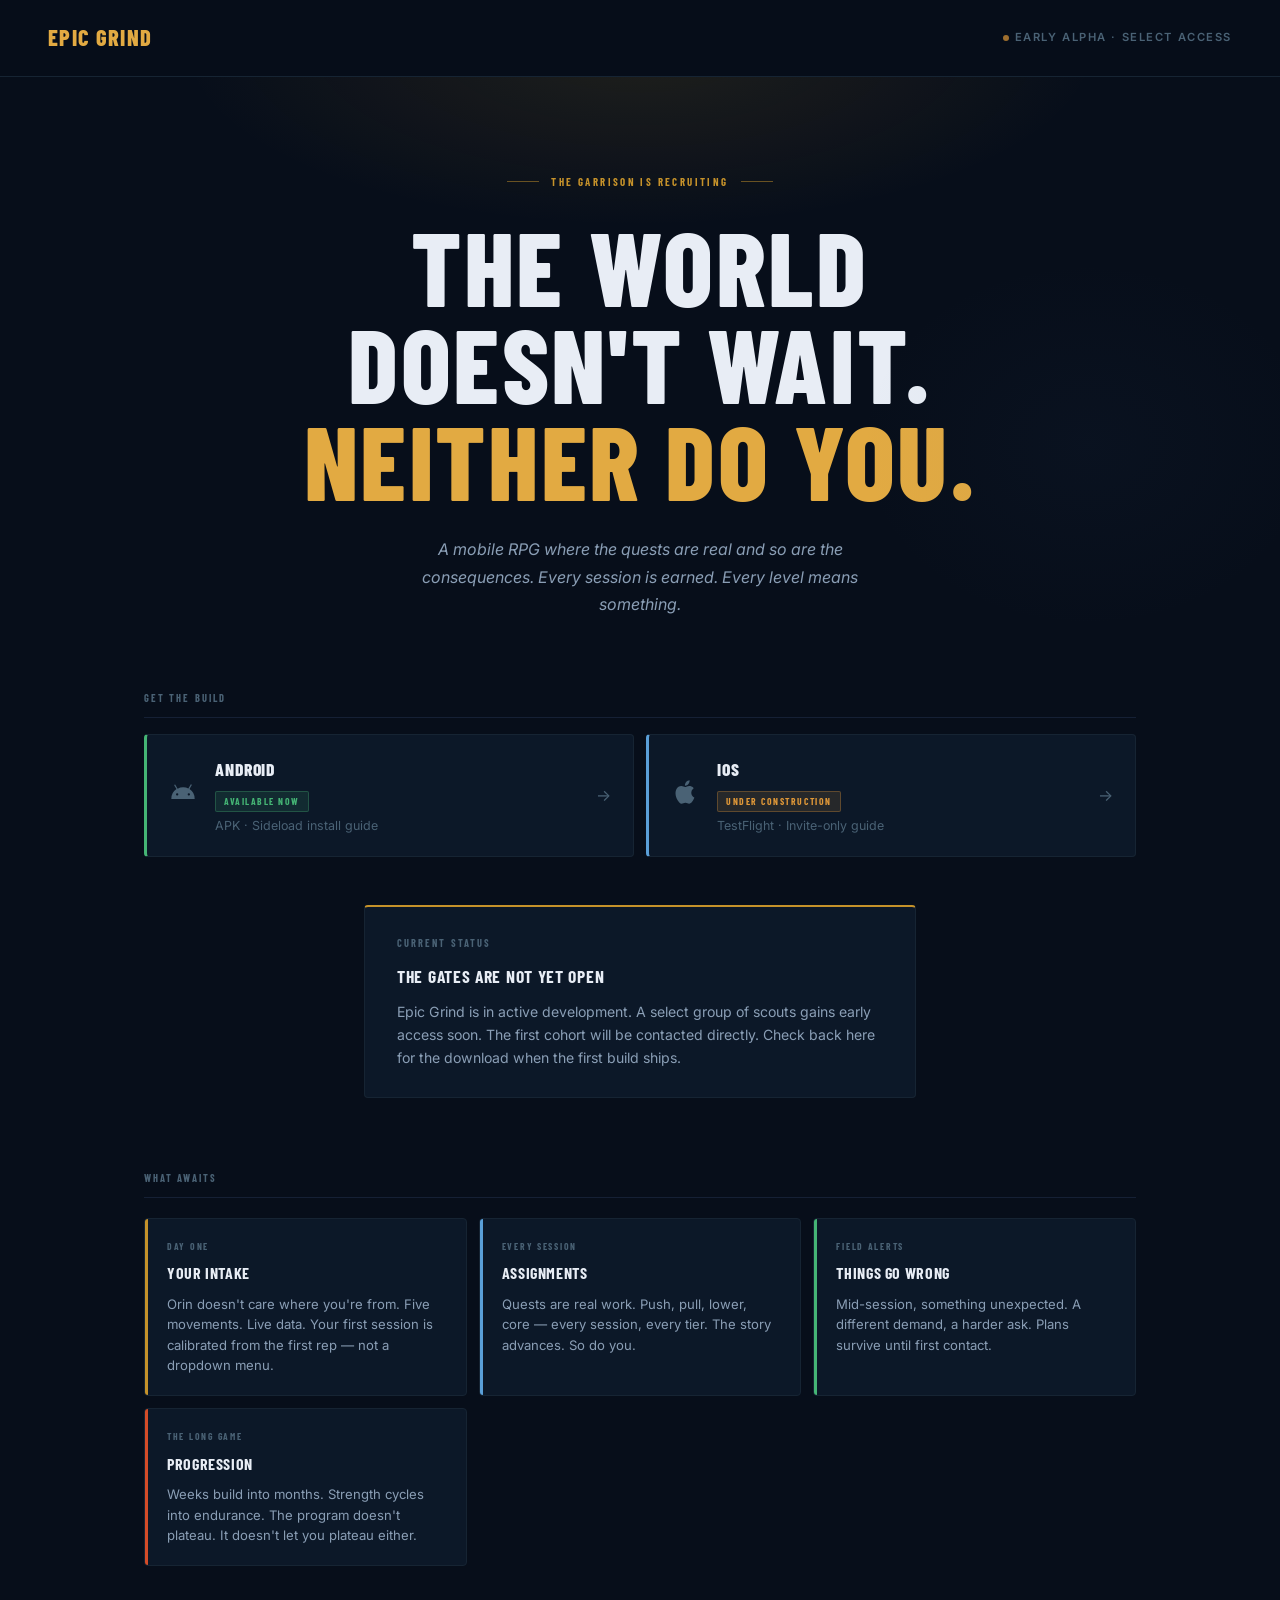
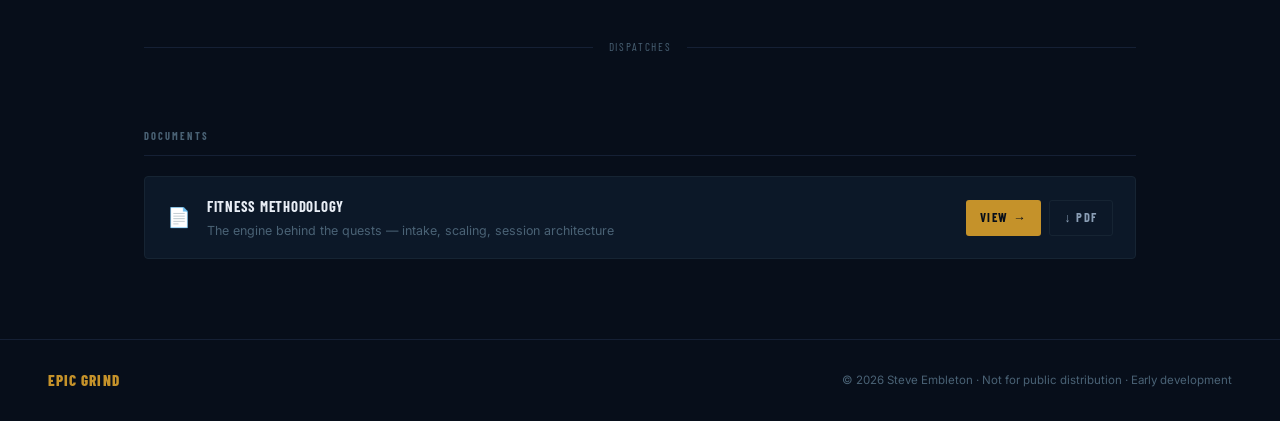
==== commit b3c71ef5: "Mark Android build live on index — r10 available Co-authored-by: Cursor <cursoragent@cursor.com>" ====
--- a/index.html
+++ b/index.html
@@ -45,7 +45,7 @@
       </div>
       <div class="dl-info">
         <div class="dl-platform">Android</div>
-        <div class="dl-status-tag wip">Under Construction</div>
+        <div class="dl-status-tag ready">Available Now</div>
         <div class="dl-sub">APK · Sideload install guide</div>
       </div>
       <span class="dl-arrow">→</span>
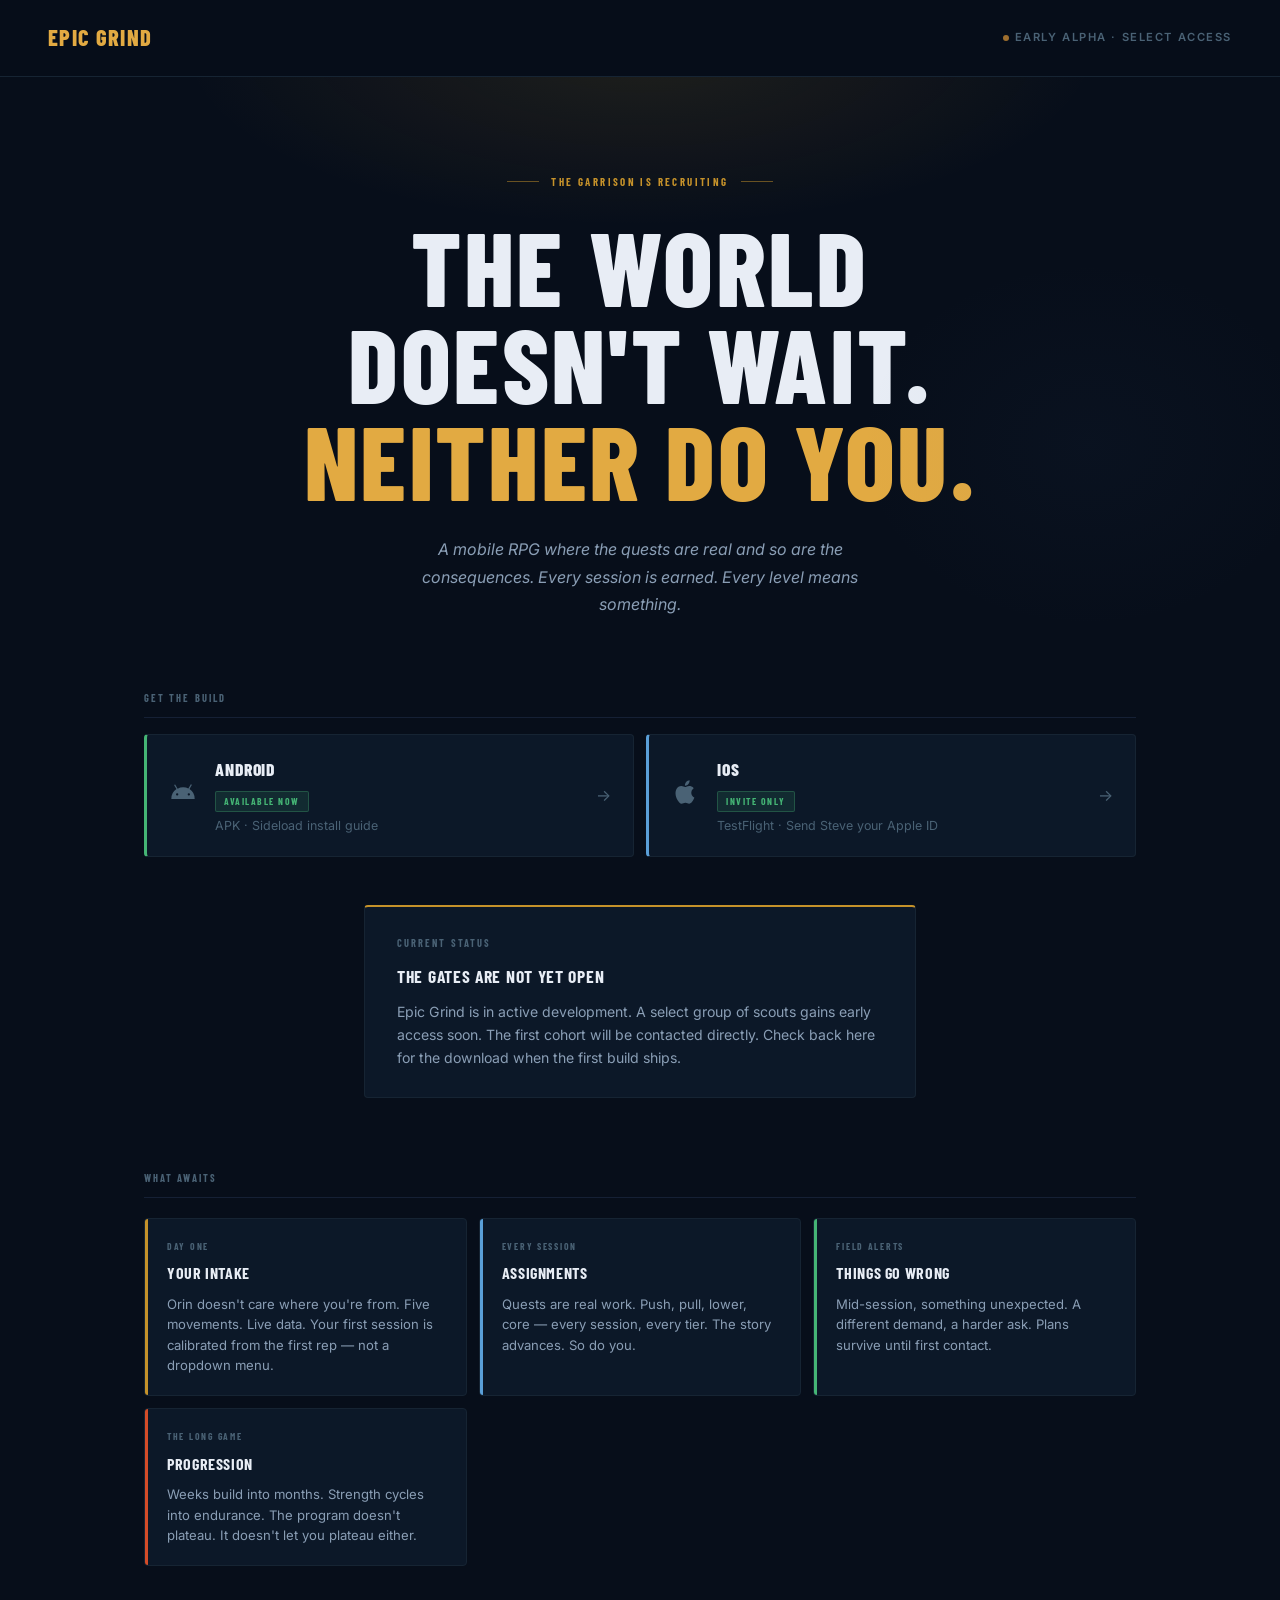
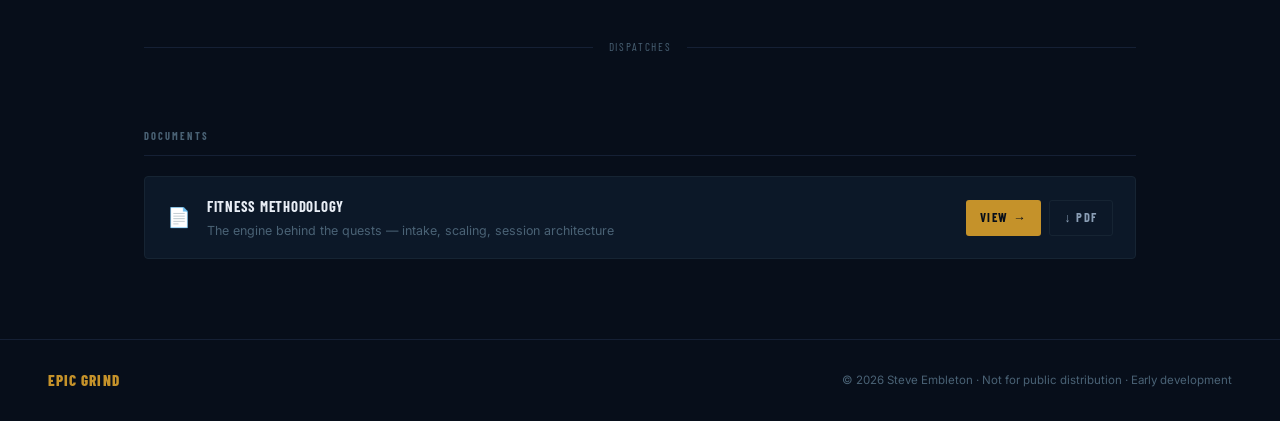
==== commit e13bcbdd: "iOS live: internal TestFlight, manual invite flow, update index card Co-authored-by: Cursor <cursora" ====
--- a/index.html
+++ b/index.html
@@ -59,8 +59,8 @@
       </div>
       <div class="dl-info">
         <div class="dl-platform">iOS</div>
-        <div class="dl-status-tag wip">Under Construction</div>
-        <div class="dl-sub">TestFlight · Invite-only guide</div>
+        <div class="dl-status-tag ready">Invite Only</div>
+        <div class="dl-sub">TestFlight · Send Steve your Apple ID</div>
       </div>
       <span class="dl-arrow">→</span>
     </a>
